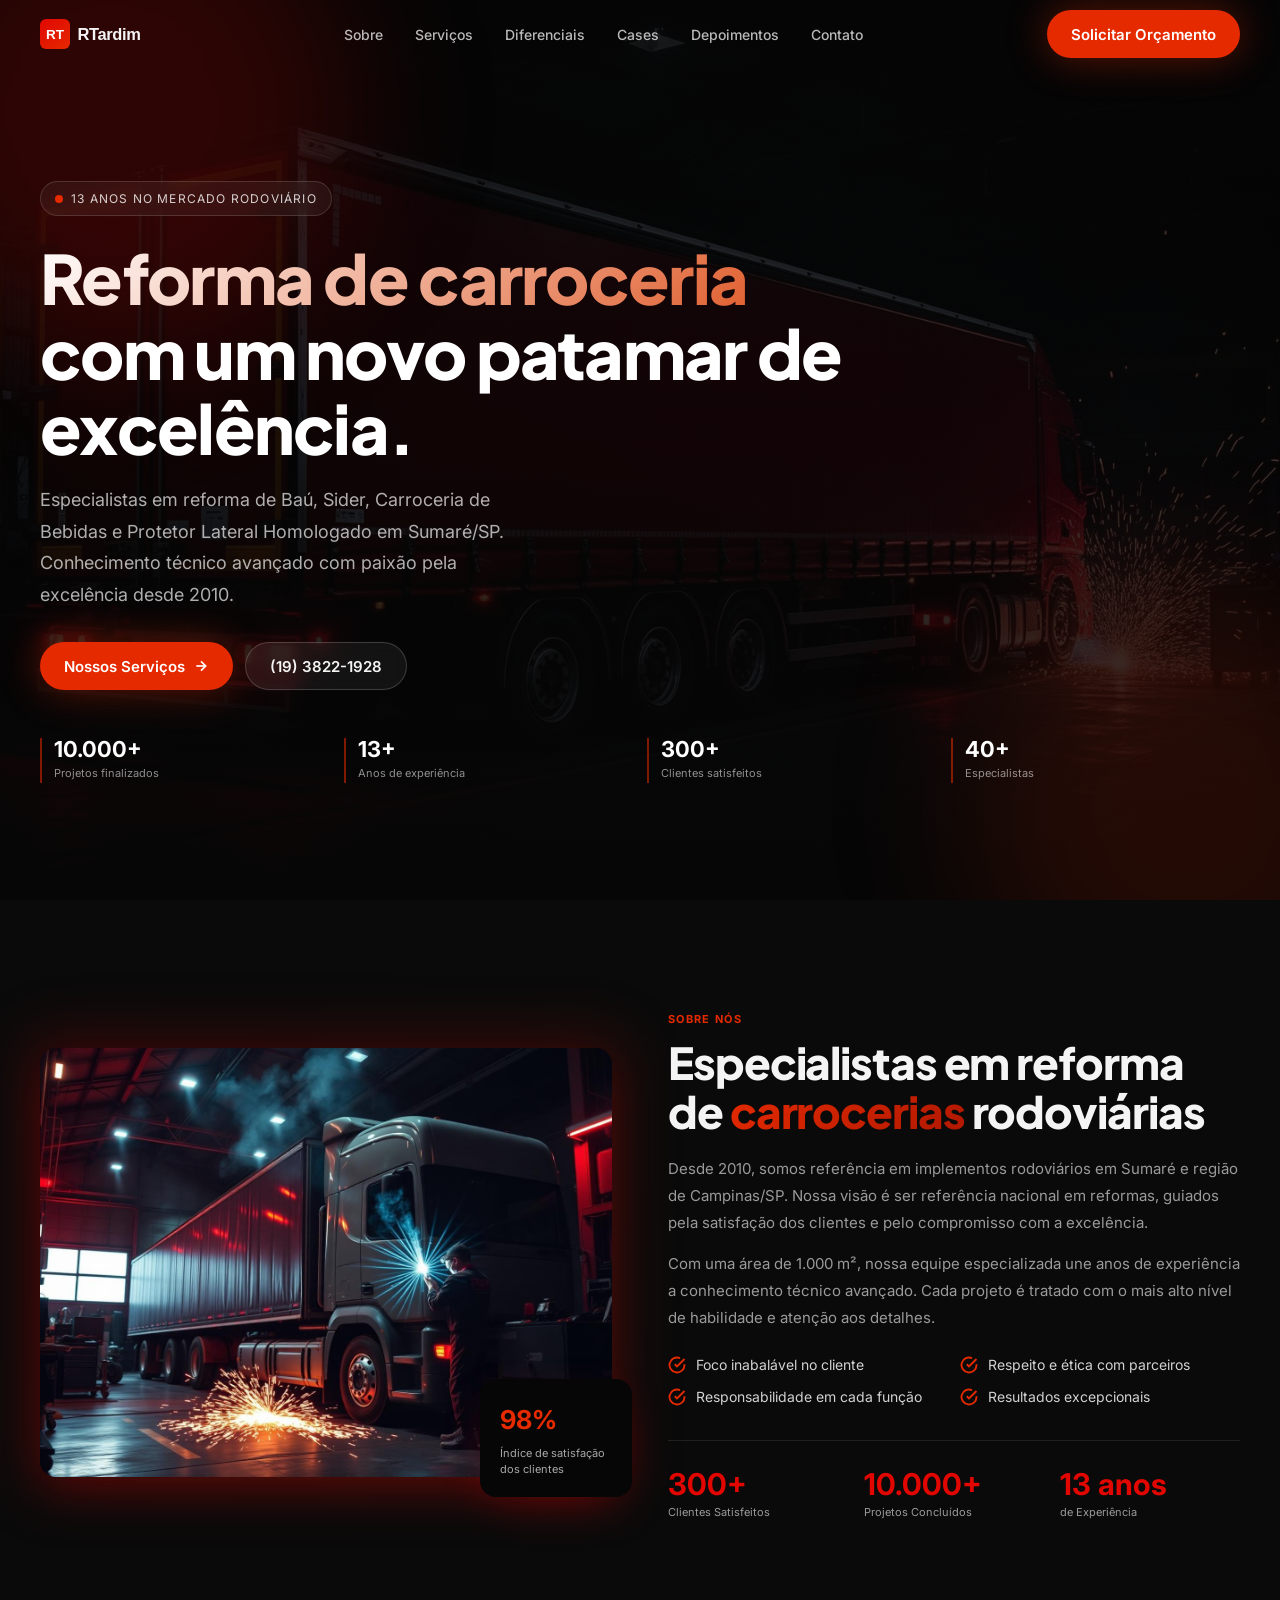
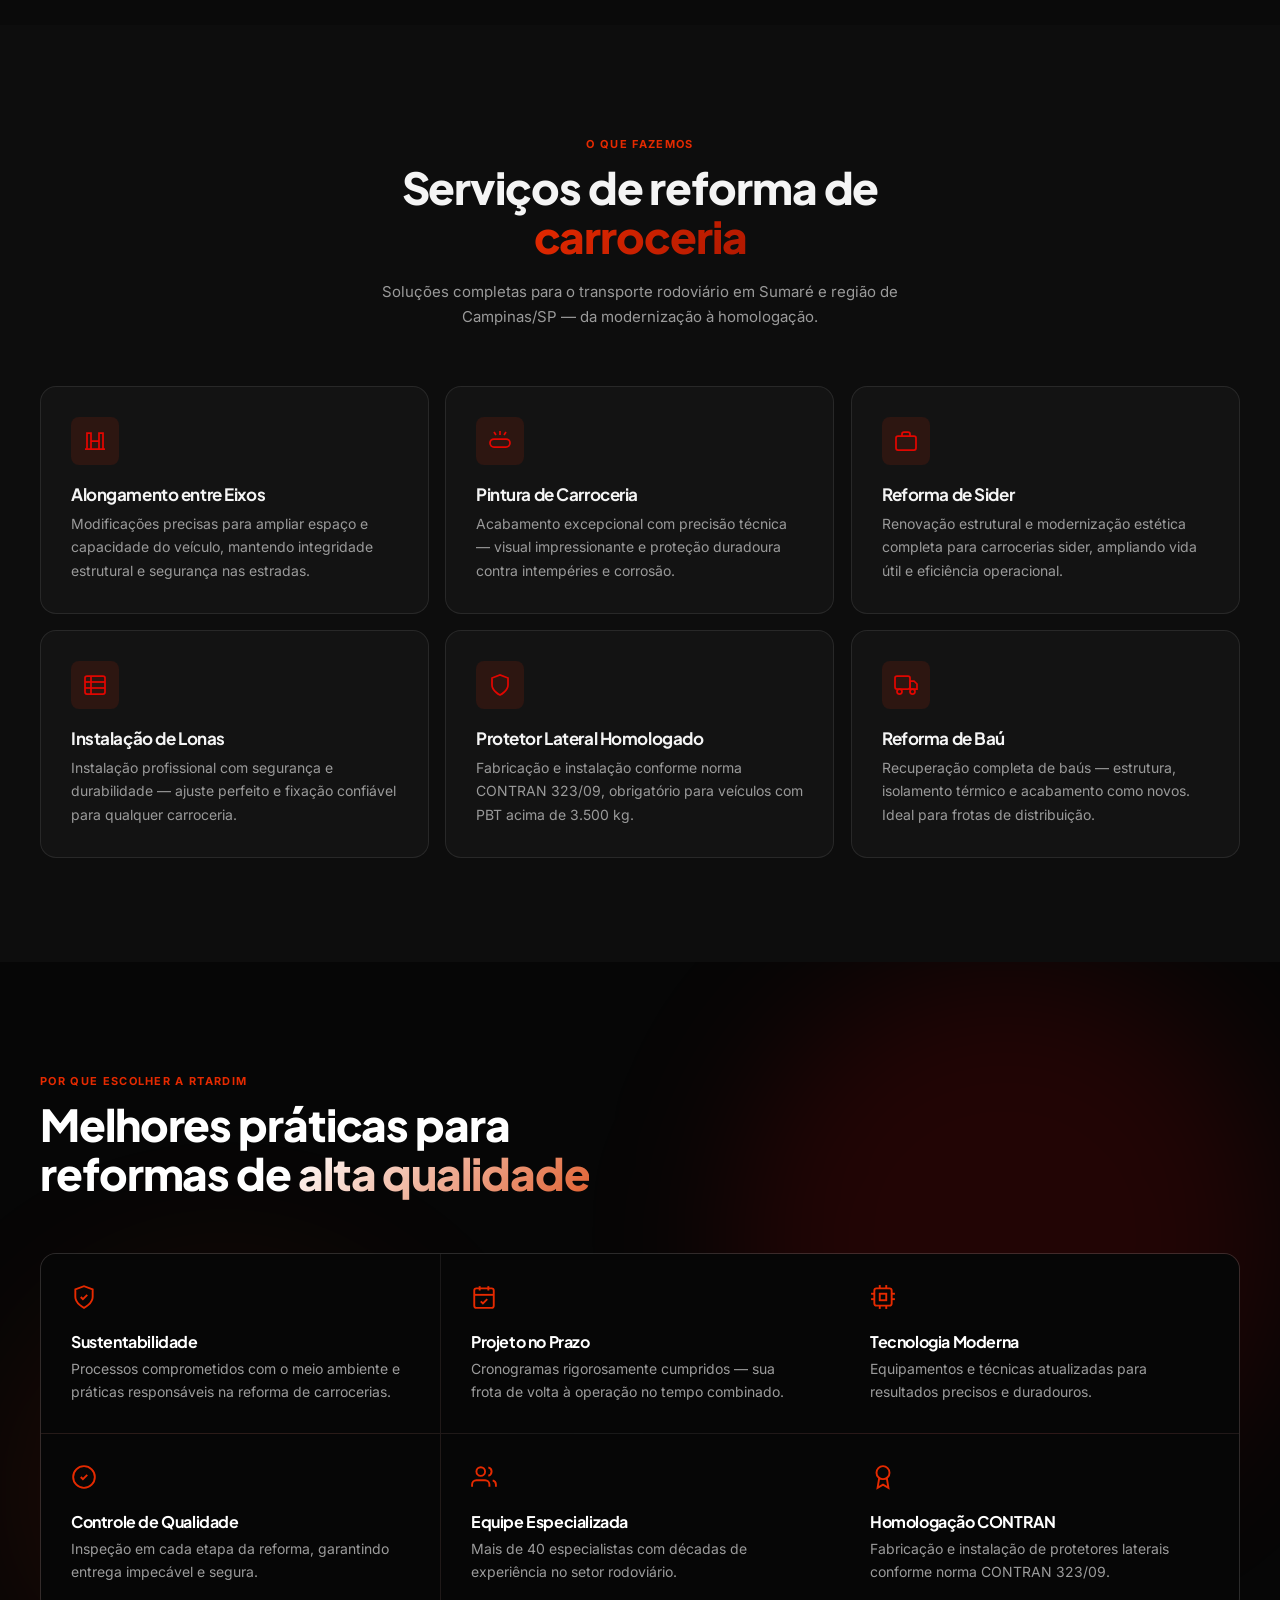
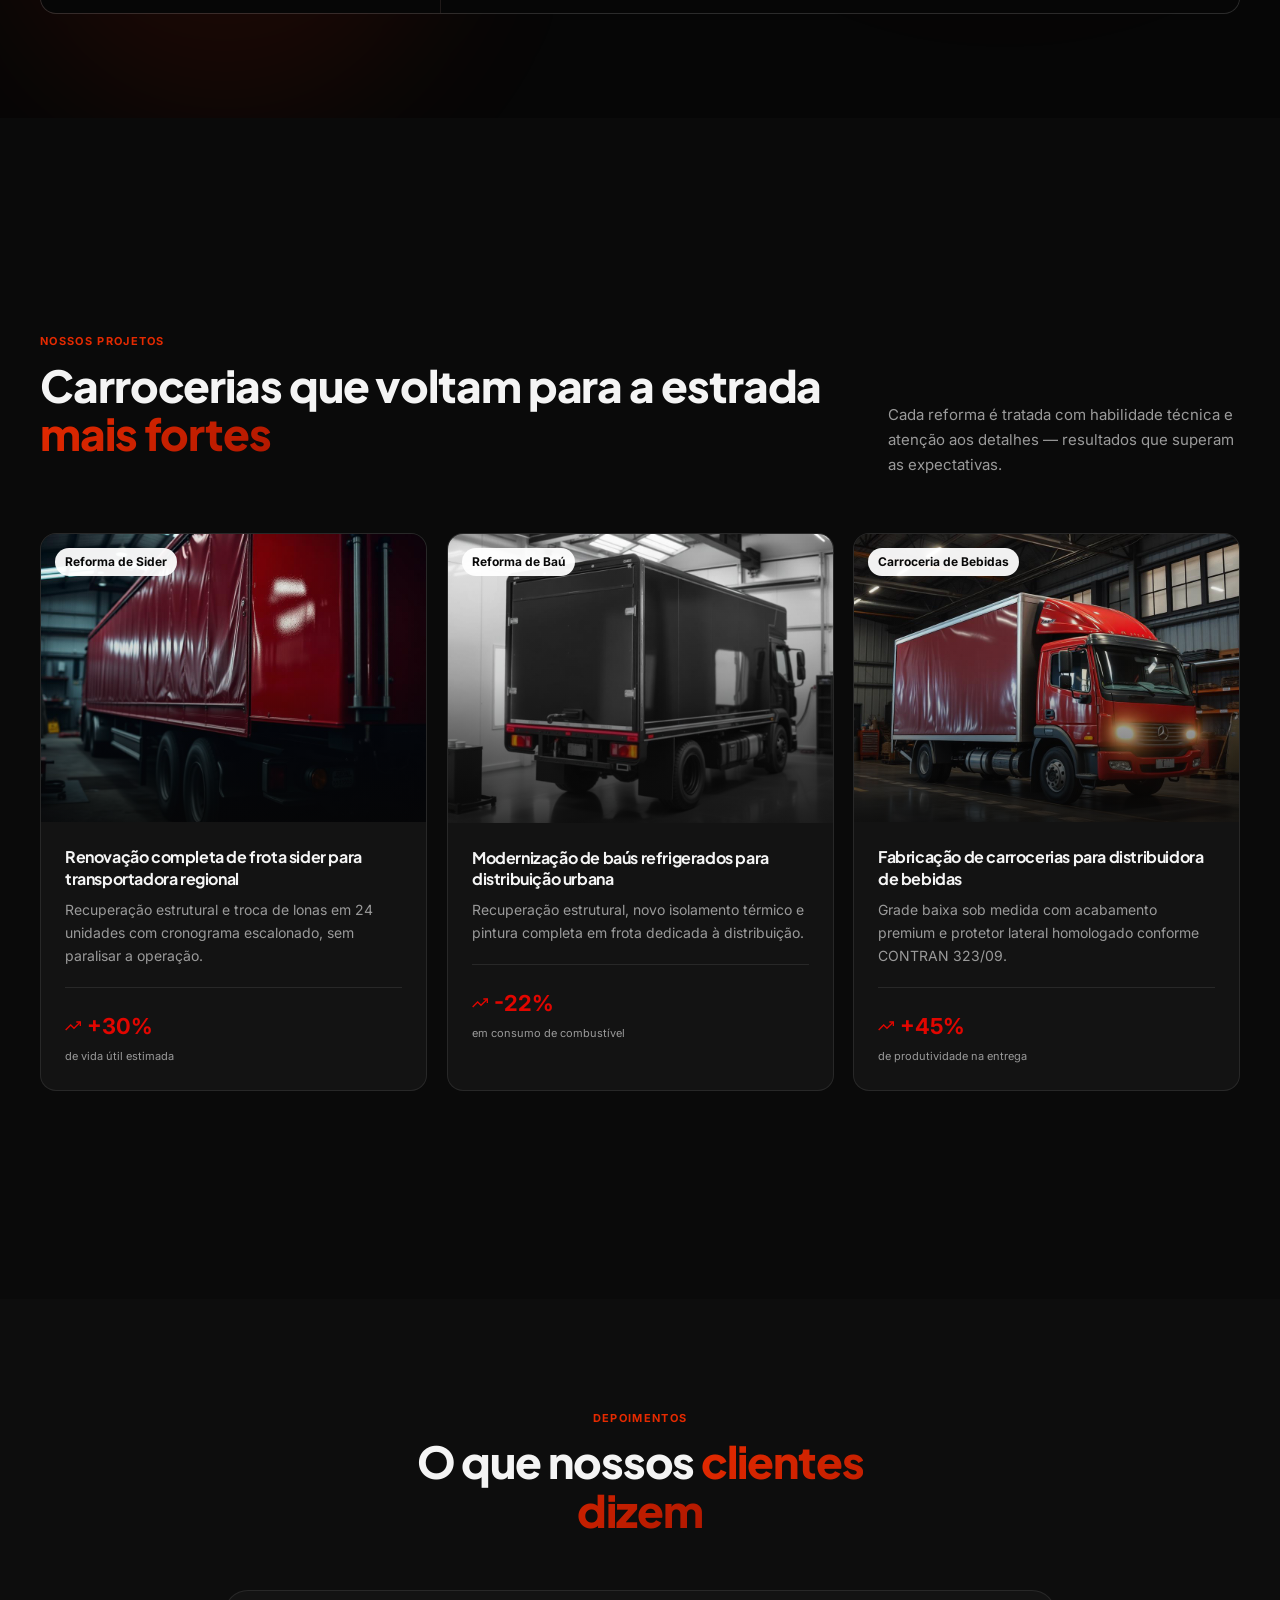
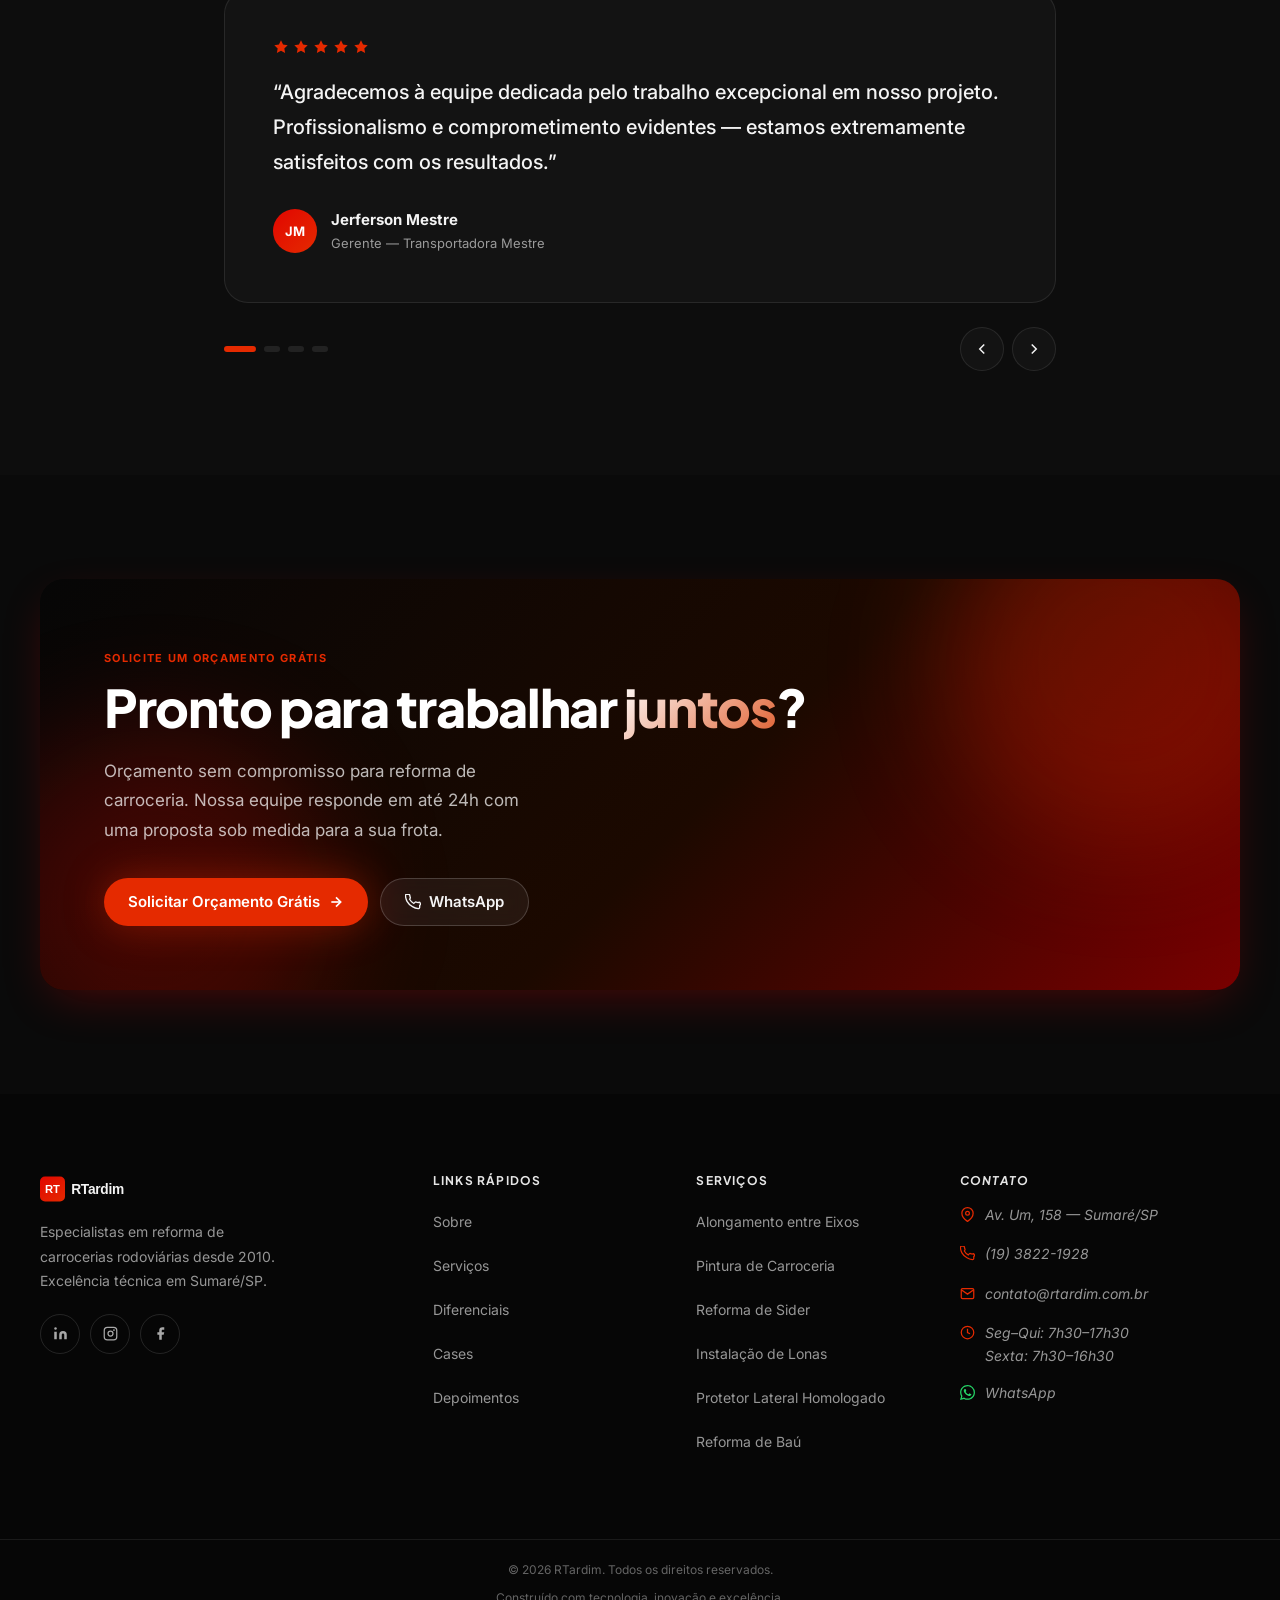
==== v02/index.html @ 7ef38e6c "versão 2 criado com sucesso" ====
<!DOCTYPE html>
<html lang="pt-BR">
<head>
  <meta charset="utf-8">
  <meta name="viewport" content="width=device-width,initial-scale=1">
  <meta http-equiv="X-UA-Compatible" content="IE=edge">

  <!-- Primary SEO -->
  <title>RTardim — Reforma de Carrocerias em Sumaré/SP | Baú, Sider, Protetor Lateral</title>
  <meta name="description" content="RTardim: 13 anos reformando carrocerias rodoviárias em Sumaré/SP. Especialistas em Baú, Sider, Carroceria de Bebidas, Alongamento entre Eixos, Pintura e Protetor Lateral CONTRAN 323/09. Orçamento grátis.">
  <meta name="keywords" content="reforma de carroceria Sumaré, reforma de baú, reforma de sider, carroceria de bebidas, protetor lateral homologado CONTRAN, alongamento entre eixos, pintura de carroceria, implementos rodoviários Campinas">
  <meta name="robots" content="index,follow,max-snippet:-1,max-image-preview:large,max-video-preview:-1">
  <meta name="author" content="RTardim">
  <meta name="geo.region" content="BR-SP">
  <meta name="geo.placename" content="Sumaré, São Paulo, Brasil">
  <link rel="canonical" href="https://www.rtardim.com.br/">

  <!-- Open Graph -->
  <meta property="og:type"        content="website">
  <meta property="og:url"         content="https://www.rtardim.com.br/">
  <meta property="og:title"       content="RTardim — Reforma de Carrocerias em Sumaré/SP">
  <meta property="og:description" content="13 anos de excelência em reforma de carrocerias rodoviárias. Baú, Sider, Bebidas, Pintura e Protetor Lateral Homologado. Solicite um orçamento grátis.">
  <meta property="og:image"       content="https://www.rtardim.com.br/img/og-image.jpg">
  <meta property="og:image:width"  content="1200">
  <meta property="og:image:height" content="630">
  <meta property="og:image:alt"   content="RTardim — Reforma de Carrocerias Rodoviárias em Sumaré/SP">
  <meta property="og:locale"      content="pt_BR">
  <meta property="og:site_name"   content="RTardim">

  <!-- Twitter Card -->
  <meta name="twitter:card"        content="summary_large_image">
  <meta name="twitter:title"       content="RTardim — Reforma de Carrocerias em Sumaré/SP">
  <meta name="twitter:description" content="13 anos reformando carrocerias rodoviárias. Baú, Sider, Bebidas, Pintura e Protetor Lateral. Orçamento grátis.">
  <meta name="twitter:image"       content="https://www.rtardim.com.br/img/og-image.jpg">

  <!-- PWA / Theme -->
  <meta name="theme-color" content="#0a0a0a">
  <meta name="mobile-web-app-capable" content="yes">
  <meta name="apple-mobile-web-app-capable" content="yes">
  <meta name="apple-mobile-web-app-status-bar-style" content="black-translucent">

  <!-- Favicon -->
  <link rel="icon" type="image/svg+xml" href="img/logo.svg">

  <!-- Fonts — preload para LCP -->
  <link rel="preconnect" href="https://fonts.googleapis.com">
  <link rel="preconnect" href="https://fonts.gstatic.com" crossorigin>
  <link rel="preload" as="style"
        href="https://fonts.googleapis.com/css2?family=Inter:wght@400;500;600;700&family=Plus+Jakarta+Sans:wght@600;700;800&display=swap"
        onload="this.onload=null;this.rel='stylesheet'">
  <noscript>
    <link rel="stylesheet"
          href="https://fonts.googleapis.com/css2?family=Inter:wght@400;500;600;700&family=Plus+Jakarta+Sans:wght@600;700;800&display=swap">
  </noscript>

  <!-- Preload hero image (LCP candidate) -->
  <link rel="preload" as="image" href="img/hero-bg.jpg">

  <!-- Stylesheet -->
  <link rel="stylesheet" href="css/styles.css">

  <!-- Schema.org — LocalBusiness + FAQ -->
  <script type="application/ld+json">
  {
    "@context": "https://schema.org",
    "@type": "LocalBusiness",
    "@id": "https://www.rtardim.com.br/#organization",
    "name": "RTardim Reforma de Carrocerias",
    "alternateName": "RTardim",
    "url": "https://www.rtardim.com.br",
    "logo": "https://www.rtardim.com.br/img/logo.svg",
    "image": "https://www.rtardim.com.br/img/og-image.jpg",
    "description": "Especialistas em reforma de carrocerias rodoviárias há 13 anos. Reforma de Baú, Sider, Carroceria de Bebidas, Alongamento entre Eixos, Pintura e Protetor Lateral Homologado CONTRAN 323/09. Sumaré/SP.",
    "foundingDate": "2010",
    "numberOfEmployees": { "@type": "QuantitativeValue", "value": 40 },
    "address": {
      "@type": "PostalAddress",
      "streetAddress": "Av. Um, 158",
      "addressLocality": "Sumaré",
      "addressRegion": "SP",
      "postalCode": "13175-000",
      "addressCountry": "BR"
    },
    "geo": { "@type": "GeoCoordinates", "latitude": -22.8205, "longitude": -47.2673 },
    "telephone": "+55-19-3822-1928",
    "email": "contato@rtardim.com.br",
    "openingHoursSpecification": [
      { "@type": "OpeningHoursSpecification", "dayOfWeek": ["Monday","Tuesday","Wednesday","Thursday"], "opens": "07:30", "closes": "17:30" },
      { "@type": "OpeningHoursSpecification", "dayOfWeek": "Friday", "opens": "07:30", "closes": "16:30" }
    ],
    "aggregateRating": { "@type": "AggregateRating", "ratingValue": "4.9", "reviewCount": "300", "bestRating": "5" },
    "hasOfferCatalog": {
      "@type": "OfferCatalog",
      "name": "Serviços de Reforma de Carroceria",
      "itemListElement": [
        { "@type": "Offer", "itemOffered": { "@type": "Service", "name": "Reforma de Sider" } },
        { "@type": "Offer", "itemOffered": { "@type": "Service", "name": "Reforma de Baú" } },
        { "@type": "Offer", "itemOffered": { "@type": "Service", "name": "Carroceria de Bebidas" } },
        { "@type": "Offer", "itemOffered": { "@type": "Service", "name": "Alongamento entre Eixos" } },
        { "@type": "Offer", "itemOffered": { "@type": "Service", "name": "Pintura de Carroceria" } },
        { "@type": "Offer", "itemOffered": { "@type": "Service", "name": "Protetor Lateral Homologado CONTRAN 323/09" } },
        { "@type": "Offer", "itemOffered": { "@type": "Service", "name": "Instalação de Lonas" } }
      ]
    }
  }
  </script>
  <script type="application/ld+json">
  {
    "@context": "https://schema.org",
    "@type": "FAQPage",
    "mainEntity": [
      { "@type": "Question", "name": "Quais carrocerias a RTardim reforma?",
        "acceptedAnswer": { "@type": "Answer", "text": "A RTardim reforma Baú, Sider, Carroceria de Bebidas (grade baixa) e outros implementos rodoviários. Também realizamos alongamento entre eixos, pintura completa e instalação de lonas em Sumaré/SP." } },
      { "@type": "Question", "name": "A RTardim fabrica e instala protetor lateral homologado?",
        "acceptedAnswer": { "@type": "Answer", "text": "Sim. Fabricamos e instalamos Protetor Lateral conforme a norma CONTRAN 323/09, obrigatório para veículos com PBT acima de 3.500 kg." } },
      { "@type": "Question", "name": "Onde fica a RTardim?",
        "acceptedAnswer": { "@type": "Answer", "text": "Nossa oficina fica na Av. Um, 158 — Jardim Nova Terra, Sumaré/SP. Atendemos clientes da região de Campinas e interior de São Paulo." } },
      { "@type": "Question", "name": "Qual o horário de atendimento da RTardim?",
        "acceptedAnswer": { "@type": "Answer", "text": "Atendemos segunda a quinta das 7h30 às 17h30 e sexta das 7h30 às 16h30. Telefone: (19) 3822-1928." } },
      { "@type": "Question", "name": "Quanto tempo tem a RTardim no mercado?",
        "acceptedAnswer": { "@type": "Answer", "text": "A RTardim atua desde 2010, com mais de 13 anos de experiência, mais de 10.000 projetos concluídos e 300+ clientes satisfeitos." } }
    ]
  }
  </script>
</head>
<body>

<!-- ===================================================
     NAVBAR
=================================================== -->
<header>
  <nav id="navbar" aria-label="Navegação principal">
    <div class="container nav-inner">

      <a href="#top" class="nav-logo" aria-label="RTardim — Reforma de Carrocerias — Início">
        <img src="img/logo.svg"
             alt="RTardim"
             class="nav-logo-img"
             width="120" height="36"
             onerror="this.style.display='none';this.nextElementSibling.style.display='flex'">
        <!-- Fallback se o SVG não carregar -->
        <span class="nav-logo-badge" style="display:none" aria-hidden="true">RT</span>
      </a>

      <ul class="nav-links" role="list">
        <li><a href="#sobre">Sobre</a></li>
        <li><a href="#servicos">Serviços</a></li>
        <li><a href="#diferenciais">Diferenciais</a></li>
        <li><a href="#cases">Cases</a></li>
        <li><a href="#depoimentos">Depoimentos</a></li>
        <li><a href="#contato">Contato</a></li>
      </ul>

      <a href="#contato" class="btn btn-primary nav-cta">Solicitar Orçamento</a>

      <button class="nav-hamburger" id="menu-toggle"
              aria-label="Abrir menu de navegação"
              aria-expanded="false"
              aria-controls="mobile-menu">
        <svg id="icon-menu" xmlns="http://www.w3.org/2000/svg" width="22" height="22"
             fill="none" stroke="currentColor" stroke-width="2" viewBox="0 0 24 24" aria-hidden="true">
          <line x1="3" y1="6" x2="21" y2="6"/>
          <line x1="3" y1="12" x2="21" y2="12"/>
          <line x1="3" y1="18" x2="21" y2="18"/>
        </svg>
        <svg id="icon-close" xmlns="http://www.w3.org/2000/svg" width="22" height="22"
             fill="none" stroke="currentColor" stroke-width="2" viewBox="0 0 24 24"
             style="display:none" aria-hidden="true">
          <line x1="18" y1="6" x2="6" y2="18"/>
          <line x1="6" y1="6" x2="18" y2="18"/>
        </svg>
      </button>
    </div>

    <div id="mobile-menu" role="dialog" aria-label="Menu de navegação" aria-modal="false">
      <a href="#sobre">Sobre</a>
      <a href="#servicos">Serviços</a>
      <a href="#diferenciais">Diferenciais</a>
      <a href="#cases">Cases</a>
      <a href="#depoimentos">Depoimentos</a>
      <a href="#contato">Contato</a>
      <a href="#contato" class="btn btn-primary">Solicitar Orçamento</a>
    </div>
  </nav>
</header>

<!-- ===================================================
     HERO
=================================================== -->
<section id="top" aria-labelledby="hero-title">
  <div id="hero">
    <div class="hero-bg" role="img"
         aria-label="Oficina RTardim — reforma de carroceria rodoviária em Sumaré/SP"
         aria-hidden="true"></div>
    <div class="hero-overlay" aria-hidden="true"></div>
    <div class="hero-blob hero-blob-1" aria-hidden="true"></div>
    <div class="hero-blob hero-blob-2" aria-hidden="true"></div>

    <div class="container">
      <div class="hero-content">
        <div class="hero-badge">
          <span class="hero-badge-dot" aria-hidden="true"></span>
          <span>13 anos no mercado rodoviário</span>
        </div>

        <h1 class="hero-h1" id="hero-title">
          <span class="tg-hero">Reforma de carroceria</span><br>
          <span>com um novo patamar de excelência.</span>
        </h1>

        <p class="hero-p">
          Especialistas em reforma de Baú, Sider, Carroceria de Bebidas e Protetor Lateral
          Homologado em Sumaré/SP. Conhecimento técnico avançado com paixão pela excelência desde 2010.
        </p>

        <div class="hero-btns">
          <a href="#servicos" class="btn btn-primary">
            Nossos Serviços
            <svg xmlns="http://www.w3.org/2000/svg" width="16" height="16" fill="none"
                 stroke="currentColor" stroke-width="2.5" viewBox="0 0 24 24" aria-hidden="true">
              <line x1="5" y1="12" x2="19" y2="12"/>
              <polyline points="12 5 19 12 12 19"/>
            </svg>
          </a>
          <!-- data-phone — número preenchido via config.js -->
          <a href="#" data-phone data-phone-text class="btn btn-ghost">
            <svg xmlns="http://www.w3.org/2000/svg" width="16" height="16" fill="none"
                 stroke="currentColor" stroke-width="2" viewBox="0 0 24 24" aria-hidden="true">
              <path d="M22 16.92v3a2 2 0 01-2.18 2 19.79 19.79 0 01-8.63-3.07A19.5 19.5 0 013.07 11 19.79 19.79 0 01.66 2.31 2 2 0 012.18.36h3a2 2 0 012 1.72c.123.999.374 1.979.7 2.81a2 2 0 01-.45 2.11L6.91 7.91a16 16 0 006.29 6.29l1.61-1.61a2 2 0 012.11-.45c.831.326 1.811.577 2.81.7A2 2 0 0122 16.92z"/>
            </svg>
            (19) 3822-1928
          </a>
        </div>

        <dl class="hero-stats" aria-label="Números da RTardim">
          <div class="stat-item"><dd class="stat-num">10.000+</dd><dt class="stat-label">Projetos finalizados</dt></div>
          <div class="stat-item"><dd class="stat-num">13+</dd><dt class="stat-label">Anos de experiência</dt></div>
          <div class="stat-item"><dd class="stat-num">300+</dd><dt class="stat-label">Clientes satisfeitos</dt></div>
          <div class="stat-item"><dd class="stat-num">40+</dd><dt class="stat-label">Especialistas</dt></div>
        </dl>
      </div>
    </div>
  </div>
</section>

<!-- ===================================================
     ABOUT
=================================================== -->
<section id="sobre" aria-labelledby="about-title">
  <div id="about">
    <div class="container">
      <div class="about-grid">

        <div class="about-img-wrap reveal-l">
          <div class="about-img-glow" aria-hidden="true"></div>
          <img src="img/about.jpg"
               alt="Equipe de especialistas da RTardim realizando reforma de carroceria rodoviária em Sumaré/SP"
               class="about-img"
               width="1280" height="960"
               loading="lazy" decoding="async">
          <div class="about-badge" aria-hidden="true">
            <div class="about-badge-num">98%</div>
            <div class="about-badge-label">Índice de satisfação dos clientes</div>
          </div>
        </div>

        <div class="reveal-r">
          <span class="label-tag">Sobre nós</span>
          <h2 class="section-title" id="about-title">
            Especialistas em reforma de <span class="tg-accent">carrocerias</span> rodoviárias
          </h2>
          <p class="about-p">Desde 2010, somos referência em implementos rodoviários em Sumaré e região de Campinas/SP. Nossa visão é ser referência nacional em reformas, guiados pela satisfação dos clientes e pelo compromisso com a excelência.</p>
          <p class="about-p">Com uma área de 1.000 m², nossa equipe especializada une anos de experiência a conhecimento técnico avançado. Cada projeto é tratado com o mais alto nível de habilidade e atenção aos detalhes.</p>

          <ul class="values-list" aria-label="Nossos valores">
            <li class="value-item">
              <svg class="check-icon" xmlns="http://www.w3.org/2000/svg" fill="none" stroke="currentColor" stroke-width="2.5" viewBox="0 0 24 24" aria-hidden="true"><path d="M22 11.08V12a10 10 0 11-5.93-9.14"/><polyline points="22 4 12 14.01 9 11.01"/></svg>
              Foco inabalável no cliente
            </li>
            <li class="value-item">
              <svg class="check-icon" xmlns="http://www.w3.org/2000/svg" fill="none" stroke="currentColor" stroke-width="2.5" viewBox="0 0 24 24" aria-hidden="true"><path d="M22 11.08V12a10 10 0 11-5.93-9.14"/><polyline points="22 4 12 14.01 9 11.01"/></svg>
              Respeito e ética com parceiros
            </li>
            <li class="value-item">
              <svg class="check-icon" xmlns="http://www.w3.org/2000/svg" fill="none" stroke="currentColor" stroke-width="2.5" viewBox="0 0 24 24" aria-hidden="true"><path d="M22 11.08V12a10 10 0 11-5.93-9.14"/><polyline points="22 4 12 14.01 9 11.01"/></svg>
              Responsabilidade em cada função
            </li>
            <li class="value-item">
              <svg class="check-icon" xmlns="http://www.w3.org/2000/svg" fill="none" stroke="currentColor" stroke-width="2.5" viewBox="0 0 24 24" aria-hidden="true"><path d="M22 11.08V12a10 10 0 11-5.93-9.14"/><polyline points="22 4 12 14.01 9 11.01"/></svg>
              Resultados excepcionais
            </li>
          </ul>

          <dl class="stats-row" aria-label="Resultados comprovados">
            <div><dd class="stat-big">300+</dd><dt class="stat-small">Clientes Satisfeitos</dt></div>
            <div><dd class="stat-big">10.000+</dd><dt class="stat-small">Projetos Concluídos</dt></div>
            <div><dd class="stat-big">13 anos</dd><dt class="stat-small">de Experiência</dt></div>
          </dl>
        </div>

      </div>
    </div>
  </div>
</section>

<!-- ===================================================
     SERVICES
=================================================== -->
<section id="servicos" aria-labelledby="services-title">
  <div id="services">
    <div class="container">
      <div class="section-center">
        <span class="label-tag">O que fazemos</span>
        <h2 class="section-title" id="services-title">
          Serviços de reforma de <span class="tg-accent">carroceria</span>
        </h2>
        <p>Soluções completas para o transporte rodoviário em Sumaré e região de Campinas/SP — da modernização à homologação.</p>
      </div>

      <ul class="services-grid" role="list" aria-label="Lista de serviços de reforma de carroceria">
        <li class="service-card reveal" style="transition-delay:.04s">
          <div class="service-icon" aria-hidden="true">
            <svg xmlns="http://www.w3.org/2000/svg" fill="none" stroke="currentColor" stroke-width="1.75" viewBox="0 0 24 24"><path d="M2 20h20M4 4h4v16H4zM16 4h4v16h-4zM8 12h8"/></svg>
          </div>
          <h3 class="service-h3">Alongamento entre Eixos</h3>
          <p class="service-p">Modificações precisas para ampliar espaço e capacidade do veículo, mantendo integridade estrutural e segurança nas estradas.</p>
        </li>
        <li class="service-card reveal" style="transition-delay:.08s">
          <div class="service-icon" aria-hidden="true">
            <svg xmlns="http://www.w3.org/2000/svg" fill="none" stroke="currentColor" stroke-width="1.75" viewBox="0 0 24 24"><path d="M2 14a4 4 0 014-4h12a4 4 0 010 8H6a4 4 0 01-4-4zM12 6V2M8 6l-2-3M16 6l2-3"/></svg>
          </div>
          <h3 class="service-h3">Pintura de Carroceria</h3>
          <p class="service-p">Acabamento excepcional com precisão técnica — visual impressionante e proteção duradoura contra intempéries e corrosão.</p>
        </li>
        <li class="service-card reveal" style="transition-delay:.12s">
          <div class="service-icon" aria-hidden="true">
            <svg xmlns="http://www.w3.org/2000/svg" fill="none" stroke="currentColor" stroke-width="1.75" viewBox="0 0 24 24"><rect x="2" y="7" width="20" height="14" rx="2"/><path d="M16 7V5a2 2 0 00-2-2h-4a2 2 0 00-2 2v2"/></svg>
          </div>
          <h3 class="service-h3">Reforma de Sider</h3>
          <p class="service-p">Renovação estrutural e modernização estética completa para carrocerias sider, ampliando vida útil e eficiência operacional.</p>
        </li>
        <li class="service-card reveal" style="transition-delay:.16s">
          <div class="service-icon" aria-hidden="true">
            <svg xmlns="http://www.w3.org/2000/svg" fill="none" stroke="currentColor" stroke-width="1.75" viewBox="0 0 24 24"><rect x="2" y="3" width="20" height="18" rx="2"/><line x1="2" y1="9" x2="22" y2="9"/><line x1="2" y1="15" x2="22" y2="15"/><line x1="8" y1="3" x2="8" y2="21"/></svg>
          </div>
          <h3 class="service-h3">Instalação de Lonas</h3>
          <p class="service-p">Instalação profissional com segurança e durabilidade — ajuste perfeito e fixação confiável para qualquer carroceria.</p>
        </li>
        <li class="service-card reveal" style="transition-delay:.20s">
          <div class="service-icon" aria-hidden="true">
            <svg xmlns="http://www.w3.org/2000/svg" fill="none" stroke="currentColor" stroke-width="1.75" viewBox="0 0 24 24"><path d="M12 22s8-4 8-10V5l-8-3-8 3v7c0 6 8 10 8 10z"/></svg>
          </div>
          <h3 class="service-h3">Protetor Lateral Homologado</h3>
          <p class="service-p">Fabricação e instalação conforme norma CONTRAN 323/09, obrigatório para veículos com PBT acima de 3.500 kg.</p>
        </li>
        <li class="service-card reveal" style="transition-delay:.24s">
          <div class="service-icon" aria-hidden="true">
            <svg xmlns="http://www.w3.org/2000/svg" fill="none" stroke="currentColor" stroke-width="1.75" viewBox="0 0 24 24"><rect x="1" y="3" width="15" height="13" rx="2"/><path d="M16 8h4l3 3v5h-7V8z"/><circle cx="5.5" cy="18.5" r="2.5"/><circle cx="18.5" cy="18.5" r="2.5"/></svg>
          </div>
          <h3 class="service-h3">Reforma de Baú</h3>
          <p class="service-p">Recuperação completa de baús — estrutura, isolamento térmico e acabamento como novos. Ideal para frotas de distribuição.</p>
        </li>
      </ul>
    </div>
  </div>
</section>

<!-- ===================================================
     DIFFERENTIALS
=================================================== -->
<section id="diferenciais" aria-labelledby="diffs-title">
  <div id="diffs">
    <div class="diff-blob diff-blob-1" aria-hidden="true"></div>
    <div class="diff-blob diff-blob-2" aria-hidden="true"></div>
    <div class="container">
      <div class="diffs-intro reveal">
        <span class="label-tag">Por que escolher a RTardim</span>
        <h2 class="section-title" id="diffs-title">
          Melhores práticas para reformas de <span class="tg-hero">alta qualidade</span>
        </h2>
      </div>

      <ul class="diffs-grid" aria-label="Diferenciais da RTardim">
        <li class="diff-item reveal">
          <div class="diff-icon" aria-hidden="true"><svg xmlns="http://www.w3.org/2000/svg" fill="none" stroke="currentColor" stroke-width="1.75" viewBox="0 0 24 24"><path d="M12 22s8-4 8-10V5l-8-3-8 3v7c0 6 8 10 8 10z"/><path d="M9 12l2 2 4-4"/></svg></div>
          <h3 class="diff-h3">Sustentabilidade</h3>
          <p class="diff-p">Processos comprometidos com o meio ambiente e práticas responsáveis na reforma de carrocerias.</p>
        </li>
        <li class="diff-item reveal">
          <div class="diff-icon" aria-hidden="true"><svg xmlns="http://www.w3.org/2000/svg" fill="none" stroke="currentColor" stroke-width="1.75" viewBox="0 0 24 24"><rect x="3" y="4" width="18" height="18" rx="2"/><line x1="16" y1="2" x2="16" y2="6"/><line x1="8" y1="2" x2="8" y2="6"/><line x1="3" y1="10" x2="21" y2="10"/><path d="M9 16l2 2 4-4"/></svg></div>
          <h3 class="diff-h3">Projeto no Prazo</h3>
          <p class="diff-p">Cronogramas rigorosamente cumpridos — sua frota de volta à operação no tempo combinado.</p>
        </li>
        <li class="diff-item reveal">
          <div class="diff-icon" aria-hidden="true"><svg xmlns="http://www.w3.org/2000/svg" fill="none" stroke="currentColor" stroke-width="1.75" viewBox="0 0 24 24"><rect x="4" y="4" width="16" height="16" rx="2"/><rect x="9" y="9" width="6" height="6"/><line x1="9" y1="1" x2="9" y2="4"/><line x1="15" y1="1" x2="15" y2="4"/><line x1="9" y1="20" x2="9" y2="23"/><line x1="15" y1="20" x2="15" y2="23"/><line x1="20" y1="9" x2="23" y2="9"/><line x1="20" y1="14" x2="23" y2="14"/><line x1="1" y1="9" x2="4" y2="9"/><line x1="1" y1="14" x2="4" y2="14"/></svg></div>
          <h3 class="diff-h3">Tecnologia Moderna</h3>
          <p class="diff-p">Equipamentos e técnicas atualizadas para resultados precisos e duradouros.</p>
        </li>
        <li class="diff-item reveal">
          <div class="diff-icon" aria-hidden="true"><svg xmlns="http://www.w3.org/2000/svg" fill="none" stroke="currentColor" stroke-width="1.75" viewBox="0 0 24 24"><circle cx="12" cy="12" r="10"/><path d="M9 12l2 2 4-4"/></svg></div>
          <h3 class="diff-h3">Controle de Qualidade</h3>
          <p class="diff-p">Inspeção em cada etapa da reforma, garantindo entrega impecável e segura.</p>
        </li>
        <li class="diff-item reveal">
          <div class="diff-icon" aria-hidden="true"><svg xmlns="http://www.w3.org/2000/svg" fill="none" stroke="currentColor" stroke-width="1.75" viewBox="0 0 24 24"><path d="M17 21v-2a4 4 0 00-4-4H5a4 4 0 00-4 4v2"/><circle cx="9" cy="7" r="4"/><path d="M23 21v-2a4 4 0 00-3-3.87M16 3.13a4 4 0 010 7.75"/></svg></div>
          <h3 class="diff-h3">Equipe Especializada</h3>
          <p class="diff-p">Mais de 40 especialistas com décadas de experiência no setor rodoviário.</p>
        </li>
        <li class="diff-item reveal">
          <div class="diff-icon" aria-hidden="true"><svg xmlns="http://www.w3.org/2000/svg" fill="none" stroke="currentColor" stroke-width="1.75" viewBox="0 0 24 24"><circle cx="12" cy="8" r="6"/><path d="M15.477 12.89L17 22l-5-3-5 3 1.523-9.11"/></svg></div>
          <h3 class="diff-h3">Homologação CONTRAN</h3>
          <p class="diff-p">Fabricação e instalação de protetores laterais conforme norma CONTRAN 323/09.</p>
        </li>
      </ul>
    </div>
  </div>
</section>

<!-- ===================================================
     CASES
=================================================== -->
<section id="cases" aria-labelledby="cases-title">
  <div id="cases">
    <div class="container">
      <div class="cases-header">
        <div>
          <span class="label-tag">Nossos projetos</span>
          <h2 class="section-title" id="cases-title" style="max-width:26ch;margin-top:.5rem">
            Carrocerias que voltam para a estrada <span class="tg-accent">mais fortes</span>
          </h2>
        </div>
        <p class="cases-header-desc">Cada reforma é tratada com habilidade técnica e atenção aos detalhes — resultados que superam as expectativas.</p>
      </div>

      <div class="cases-grid">
        <article class="case-card reveal" style="transition-delay:.04s">
          <div class="case-img-wrap">
            <img src="img/case1.jpg"
                 alt="Reforma de Sider: renovação estrutural de frota sider para transportadora regional — RTardim Sumaré/SP"
                 class="case-img" loading="lazy" decoding="async" width="600" height="450">
            <div class="case-img-overlay" aria-hidden="true"></div>
            <span class="case-tag">Reforma de Sider</span>
          </div>
          <div class="case-body">
            <h3 class="case-h3">Renovação completa de frota sider para transportadora regional</h3>
            <p class="case-p">Recuperação estrutural e troca de lonas em 24 unidades com cronograma escalonado, sem paralisar a operação.</p>
            <div class="case-footer">
              <div>
                <div class="case-metric" aria-label="Resultado: +30% de vida útil estimada">
                  <svg xmlns="http://www.w3.org/2000/svg" width="16" height="16" fill="none" stroke="currentColor" stroke-width="2" viewBox="0 0 24 24" aria-hidden="true"><polyline points="23 6 13.5 15.5 8.5 10.5 1 18"/><polyline points="17 6 23 6 23 12"/></svg>
                  +30%
                </div>
                <div class="case-metric-label">de vida útil estimada</div>
              </div>
            </div>
          </div>
        </article>

        <article class="case-card reveal" style="transition-delay:.10s">
          <div class="case-img-wrap">
            <img src="img/case2.jpg"
                 alt="Reforma de Baú: modernização de baús refrigerados para frota de distribuição urbana — RTardim"
                 class="case-img" loading="lazy" decoding="async" width="600" height="450">
            <div class="case-img-overlay" aria-hidden="true"></div>
            <span class="case-tag">Reforma de Baú</span>
          </div>
          <div class="case-body">
            <h3 class="case-h3">Modernização de baús refrigerados para distribuição urbana</h3>
            <p class="case-p">Recuperação estrutural, novo isolamento térmico e pintura completa em frota dedicada à distribuição.</p>
            <div class="case-footer">
              <div>
                <div class="case-metric" aria-label="Resultado: -22% em consumo de combustível">
                  <svg xmlns="http://www.w3.org/2000/svg" width="16" height="16" fill="none" stroke="currentColor" stroke-width="2" viewBox="0 0 24 24" aria-hidden="true"><polyline points="23 6 13.5 15.5 8.5 10.5 1 18"/><polyline points="17 6 23 6 23 12"/></svg>
                  -22%
                </div>
                <div class="case-metric-label">em consumo de combustível</div>
              </div>
            </div>
          </div>
        </article>

        <article class="case-card reveal" style="transition-delay:.16s">
          <div class="case-img-wrap">
            <img src="img/case3.jpg"
                 alt="Carroceria de Bebidas: fabricação de grade baixa com protetor lateral homologado CONTRAN — RTardim"
                 class="case-img" loading="lazy" decoding="async" width="600" height="450">
            <div class="case-img-overlay" aria-hidden="true"></div>
            <span class="case-tag">Carroceria de Bebidas</span>
          </div>
          <div class="case-body">
            <h3 class="case-h3">Fabricação de carrocerias para distribuidora de bebidas</h3>
            <p class="case-p">Grade baixa sob medida com acabamento premium e protetor lateral homologado conforme CONTRAN 323/09.</p>
            <div class="case-footer">
              <div>
                <div class="case-metric" aria-label="Resultado: +45% de produtividade na entrega">
                  <svg xmlns="http://www.w3.org/2000/svg" width="16" height="16" fill="none" stroke="currentColor" stroke-width="2" viewBox="0 0 24 24" aria-hidden="true"><polyline points="23 6 13.5 15.5 8.5 10.5 1 18"/><polyline points="17 6 23 6 23 12"/></svg>
                  +45%
                </div>
                <div class="case-metric-label">de produtividade na entrega</div>
              </div>
            </div>
          </div>
        </article>
      </div>
    </div>
  </div>
</section>

<!-- ===================================================
     TESTIMONIALS
=================================================== -->
<section id="depoimentos" aria-labelledby="testi-title">
  <div id="testimonials">
    <div class="container">
      <div class="section-center">
        <span class="label-tag">Depoimentos</span>
        <h2 class="section-title" id="testi-title">
          O que nossos <span class="tg-accent">clientes dizem</span>
        </h2>
      </div>

      <div class="testi-wrap">
        <div class="testi-card" aria-live="polite" aria-atomic="true">
          <div class="testi-inner" id="testi-inner">
            <div class="testi-stars" role="img" aria-label="Avaliação 5 de 5 estrelas">
              <svg xmlns="http://www.w3.org/2000/svg" viewBox="0 0 24 24" aria-hidden="true"><path d="M12 2l3.09 6.26L22 9.27l-5 4.87 1.18 6.88L12 17.77l-6.18 3.25L7 14.14 2 9.27l6.91-1.01L12 2z"/></svg>
              <svg xmlns="http://www.w3.org/2000/svg" viewBox="0 0 24 24" aria-hidden="true"><path d="M12 2l3.09 6.26L22 9.27l-5 4.87 1.18 6.88L12 17.77l-6.18 3.25L7 14.14 2 9.27l6.91-1.01L12 2z"/></svg>
              <svg xmlns="http://www.w3.org/2000/svg" viewBox="0 0 24 24" aria-hidden="true"><path d="M12 2l3.09 6.26L22 9.27l-5 4.87 1.18 6.88L12 17.77l-6.18 3.25L7 14.14 2 9.27l6.91-1.01L12 2z"/></svg>
              <svg xmlns="http://www.w3.org/2000/svg" viewBox="0 0 24 24" aria-hidden="true"><path d="M12 2l3.09 6.26L22 9.27l-5 4.87 1.18 6.88L12 17.77l-6.18 3.25L7 14.14 2 9.27l6.91-1.01L12 2z"/></svg>
              <svg xmlns="http://www.w3.org/2000/svg" viewBox="0 0 24 24" aria-hidden="true"><path d="M12 2l3.09 6.26L22 9.27l-5 4.87 1.18 6.88L12 17.77l-6.18 3.25L7 14.14 2 9.27l6.91-1.01L12 2z"/></svg>
            </div>
            <blockquote class="testi-quote" id="testi-quote"></blockquote>
            <figure class="testi-author">
              <div class="testi-avatar" id="testi-avatar" aria-hidden="true"></div>
              <figcaption>
                <div class="testi-name" id="testi-name"></div>
                <div class="testi-role" id="testi-role"></div>
              </figcaption>
            </figure>
          </div>
        </div>

        <div class="testi-controls">
          <div class="testi-dots" id="testi-dots" role="tablist" aria-label="Selecionar depoimento"></div>
          <div class="testi-arrows">
            <button class="testi-arrow" id="testi-prev" aria-label="Depoimento anterior">
              <svg xmlns="http://www.w3.org/2000/svg" fill="none" stroke="currentColor" stroke-width="2" viewBox="0 0 24 24" aria-hidden="true"><polyline points="15 18 9 12 15 6"/></svg>
            </button>
            <button class="testi-arrow" id="testi-next" aria-label="Próximo depoimento">
              <svg xmlns="http://www.w3.org/2000/svg" fill="none" stroke="currentColor" stroke-width="2" viewBox="0 0 24 24" aria-hidden="true"><polyline points="9 18 15 12 9 6"/></svg>
            </button>
          </div>
        </div>
      </div>
    </div>
  </div>
</section>

<!-- ===================================================
     CTA
=================================================== -->
<section aria-label="Solicite um orçamento grátis para reforma de carroceria">
  <div id="cta-section">
    <div class="container">
      <div class="cta-box reveal">
        <div class="cta-blob cta-blob-1" aria-hidden="true"></div>
        <div class="cta-blob cta-blob-2" aria-hidden="true"></div>
        <div class="cta-content">
          <span class="label-tag">Solicite um orçamento grátis</span>
          <h2 class="cta-title">Pronto para trabalhar <span class="tg-hero">juntos</span>?</h2>
          <p class="cta-p">Orçamento sem compromisso para reforma de carroceria. Nossa equipe responde em até 24h com uma proposta sob medida para a sua frota.</p>
          <div class="cta-btns">
            <a href="#contato" class="btn btn-primary">
              Solicitar Orçamento Grátis
              <svg xmlns="http://www.w3.org/2000/svg" width="16" height="16" fill="none" stroke="currentColor" stroke-width="2.5" viewBox="0 0 24 24" aria-hidden="true"><line x1="5" y1="12" x2="19" y2="12"/><polyline points="12 5 19 12 12 19"/></svg>
            </a>
            <!-- data-wa — URL gerada automaticamente pelo config.js -->
            <a href="#" data-wa class="btn btn-ghost">
              <svg xmlns="http://www.w3.org/2000/svg" width="16" height="16" fill="none" stroke="currentColor" stroke-width="2" viewBox="0 0 24 24" aria-hidden="true"><path d="M22 16.92v3a2 2 0 01-2.18 2 19.79 19.79 0 01-8.63-3.07A19.5 19.5 0 013.07 11 19.79 19.79 0 01.66 2.31 2 2 0 012.18.36h3a2 2 0 012 1.72c.123.999.374 1.979.7 2.81a2 2 0 01-.45 2.11L6.91 7.91a16 16 0 006.29 6.29l1.61-1.61a2 2 0 012.11-.45c.831.326 1.811.577 2.81.7A2 2 0 0122 16.92z"/></svg>
              WhatsApp
            </a>
          </div>
        </div>
      </div>
    </div>
  </div>
</section>

<!-- ===================================================
     FOOTER / CONTATO
=================================================== -->
<footer id="contato" aria-label="Rodapé — RTardim Reforma de Carrocerias"
        itemscope itemtype="https://schema.org/LocalBusiness">
  <meta itemprop="name" content="RTardim Reforma de Carrocerias">
  <meta itemprop="url" content="https://www.rtardim.com.br">
  <div class="container">
    <div class="footer-inner">

      <!-- Brand -->
      <div>
        <a href="/" class="footer-logo" aria-label="RTardim — Página inicial">
          <img src="img/logo.svg" alt="RTardim" class="footer-logo-img" width="100" height="30"
               onerror="this.style.display='none'">
        </a>
        <p class="footer-desc" itemprop="description">
          Especialistas em reforma de carrocerias rodoviárias desde 2010. Excelência técnica em Sumaré/SP.
        </p>
        <nav aria-label="Redes sociais da RTardim" class="social-links">
          <a id="social-linkedin" href="#" class="social-link"
             aria-label="RTardim no LinkedIn" rel="noopener noreferrer" target="_blank">
            <svg xmlns="http://www.w3.org/2000/svg" fill="currentColor" viewBox="0 0 24 24" aria-hidden="true"><path d="M16 8a6 6 0 016 6v7h-4v-7a2 2 0 00-2-2 2 2 0 00-2 2v7h-4v-7a6 6 0 016-6zM2 9h4v12H2z"/><circle cx="4" cy="4" r="2"/></svg>
          </a>
          <a id="social-instagram" href="#" class="social-link"
             aria-label="RTardim no Instagram" rel="noopener noreferrer" target="_blank">
            <svg xmlns="http://www.w3.org/2000/svg" fill="none" stroke="currentColor" stroke-width="2" viewBox="0 0 24 24" aria-hidden="true"><rect x="2" y="2" width="20" height="20" rx="5"/><circle cx="12" cy="12" r="4"/><circle cx="17.5" cy="6.5" r=".5" fill="currentColor"/></svg>
          </a>
          <a id="social-facebook" href="#" class="social-link"
             aria-label="RTardim no Facebook" rel="noopener noreferrer" target="_blank">
            <svg xmlns="http://www.w3.org/2000/svg" fill="currentColor" viewBox="0 0 24 24" aria-hidden="true"><path d="M18 2h-3a5 5 0 00-5 5v3H7v4h3v8h4v-8h3l1-4h-4V7a1 1 0 011-1h3z"/></svg>
          </a>
        </nav>
      </div>

      <!-- Links rápidos -->
      <nav aria-label="Links rápidos">
        <h3 class="footer-h4">Links rápidos</h3>
        <ul class="footer-links" role="list">
          <li><a href="#sobre">Sobre</a></li>
          <li><a href="#servicos">Serviços</a></li>
          <li><a href="#diferenciais">Diferenciais</a></li>
          <li><a href="#cases">Cases</a></li>
          <li><a href="#depoimentos">Depoimentos</a></li>
        </ul>
      </nav>

      <!-- Serviços -->
      <nav aria-label="Serviços de reforma de carroceria">
        <h3 class="footer-h4">Serviços</h3>
        <ul class="footer-links" role="list">
          <li><a href="#servicos">Alongamento entre Eixos</a></li>
          <li><a href="#servicos">Pintura de Carroceria</a></li>
          <li><a href="#servicos">Reforma de Sider</a></li>
          <li><a href="#servicos">Instalação de Lonas</a></li>
          <li><a href="#servicos">Protetor Lateral Homologado</a></li>
          <li><a href="#servicos">Reforma de Baú</a></li>
        </ul>
      </nav>

      <!-- Contato -->
      <address class="not-italic" itemprop="address" itemscope itemtype="https://schema.org/PostalAddress">
        <h3 class="footer-h4">Contato</h3>
        <ul class="contact-list" role="list">
          <li class="contact-item">
            <span class="contact-icon" aria-hidden="true"><svg xmlns="http://www.w3.org/2000/svg" fill="none" stroke="currentColor" stroke-width="2" viewBox="0 0 24 24"><path d="M21 10c0 7-9 13-9 13S3 17 3 10a9 9 0 0118 0z"/><circle cx="12" cy="10" r="3"/></svg></span>
            <span><span itemprop="streetAddress">Av. Um, 158</span> — <span itemprop="addressLocality">Sumaré</span>/<span itemprop="addressRegion">SP</span></span>
          </li>
          <li class="contact-item">
            <span class="contact-icon" aria-hidden="true"><svg xmlns="http://www.w3.org/2000/svg" fill="none" stroke="currentColor" stroke-width="2" viewBox="0 0 24 24"><path d="M22 16.92v3a2 2 0 01-2.18 2 19.79 19.79 0 01-8.63-3.07A19.5 19.5 0 013.07 11 19.79 19.79 0 01.66 2.31 2 2 0 012.18.36h3a2 2 0 012 1.72c.123.999.374 1.979.7 2.81a2 2 0 01-.45 2.11L6.91 7.91a16 16 0 006.29 6.29l1.61-1.61a2 2 0 012.11-.45c.831.326 1.811.577 2.81.7A2 2 0 0122 16.92z"/></svg></span>
            <!-- data-phone preenchido via config.js -->
            <a href="#" data-phone data-phone-text itemprop="telephone">(19) 3822-1928</a>
          </li>
          <li class="contact-item">
            <span class="contact-icon" aria-hidden="true"><svg xmlns="http://www.w3.org/2000/svg" fill="none" stroke="currentColor" stroke-width="2" viewBox="0 0 24 24"><path d="M4 4h16c1.1 0 2 .9 2 2v12c0 1.1-.9 2-2 2H4c-1.1 0-2-.9-2-2V6c0-1.1.9-2 2-2z"/><polyline points="22,6 12,13 2,6"/></svg></span>
            <a href="#" data-email data-email-text itemprop="email">contato@rtardim.com.br</a>
          </li>
          <li class="contact-item">
            <span class="contact-icon" aria-hidden="true"><svg xmlns="http://www.w3.org/2000/svg" fill="none" stroke="currentColor" stroke-width="2" viewBox="0 0 24 24"><circle cx="12" cy="12" r="10"/><polyline points="12 6 12 12 16 14"/></svg></span>
            <span>Seg–Qui: 7h30–17h30<br>Sexta: 7h30–16h30</span>
          </li>
          <!-- WhatsApp direto no footer -->
          <li class="contact-item">
            <span class="contact-icon" aria-hidden="true"><svg xmlns="http://www.w3.org/2000/svg" viewBox="0 0 24 24" fill="#25D366"><path d="M17.472 14.382c-.297-.149-1.758-.867-2.03-.967-.273-.099-.471-.148-.67.15-.197.297-.767.966-.94 1.164-.173.199-.347.223-.644.075-.297-.15-1.255-.463-2.39-1.475-.883-.788-1.48-1.761-1.653-2.059-.173-.297-.018-.458.13-.606.134-.133.298-.347.446-.52.149-.174.198-.298.298-.497.099-.198.05-.371-.025-.52-.075-.149-.669-1.612-.916-2.207-.242-.579-.487-.5-.669-.51-.173-.008-.371-.01-.57-.01-.198 0-.52.074-.792.372-.272.297-1.04 1.016-1.04 2.479 0 1.462 1.065 2.875 1.213 3.074.149.198 2.096 3.191 5.077 4.472.71.306 1.263.489 1.694.625.712.227 1.36.195 1.871.118.571-.085 1.758-.719 2.006-1.413.248-.694.248-1.289.173-1.413-.074-.124-.272-.198-.57-.347m-5.421 7.403h-.004a9.87 9.87 0 01-5.031-1.378l-.361-.214-3.741.982.998-3.648-.235-.374a9.86 9.86 0 01-1.51-5.26c.001-5.45 4.436-9.884 9.888-9.884 2.64 0 5.122 1.03 6.988 2.898a9.825 9.825 0 012.893 6.994c-.003 5.45-4.437 9.884-9.885 9.884m8.413-18.297A11.815 11.815 0 0012.05 0C5.495 0 .16 5.335.157 11.892c0 2.096.547 4.142 1.588 5.945L.057 24l6.305-1.654a11.882 11.882 0 005.683 1.448h.005c6.554 0 11.89-5.335 11.893-11.893a11.821 11.821 0 00-3.48-8.413Z"/></svg></span>
            <a href="#" data-wa>WhatsApp</a>
          </li>
        </ul>
      </address>

    </div>
  </div>

  <div class="footer-bottom">
    <div class="container" style="display:flex;flex-direction:column;gap:.5rem;align-items:center;text-align:center">
      <p>© <span id="footer-year"></span> RTardim. Todos os direitos reservados.</p>
      <p>Construído com tecnologia, inovação e excelência.</p>
    </div>
  </div>
</footer>

<!-- WhatsApp Floating Button -->
<a id="wa-btn" href="#" data-wa target="_blank" rel="noopener noreferrer"
   aria-label="Conversar com RTardim pelo WhatsApp">
  <svg xmlns="http://www.w3.org/2000/svg" viewBox="0 0 24 24" aria-hidden="true"><path d="M17.472 14.382c-.297-.149-1.758-.867-2.03-.967-.273-.099-.471-.148-.67.15-.197.297-.767.966-.94 1.164-.173.199-.347.223-.644.075-.297-.15-1.255-.463-2.39-1.475-.883-.788-1.48-1.761-1.653-2.059-.173-.297-.018-.458.13-.606.134-.133.298-.347.446-.52.149-.174.198-.298.298-.497.099-.198.05-.371-.025-.52-.075-.149-.669-1.612-.916-2.207-.242-.579-.487-.5-.669-.51-.173-.008-.371-.01-.57-.01-.198 0-.52.074-.792.372-.272.297-1.04 1.016-1.04 2.479 0 1.462 1.065 2.875 1.213 3.074.149.198 2.096 3.191 5.077 4.472.71.306 1.263.489 1.694.625.712.227 1.36.195 1.871.118.571-.085 1.758-.719 2.006-1.413.248-.694.248-1.289.173-1.413-.074-.124-.272-.198-.57-.347m-5.421 7.403h-.004a9.87 9.87 0 01-5.031-1.378l-.361-.214-3.741.982.998-3.648-.235-.374a9.86 9.86 0 01-1.51-5.26c.001-5.45 4.436-9.884 9.888-9.884 2.64 0 5.122 1.03 6.988 2.898a9.825 9.825 0 012.893 6.994c-.003 5.45-4.437 9.884-9.885 9.884m8.413-18.297A11.815 11.815 0 0012.05 0C5.495 0 .16 5.335.157 11.892c0 2.096.547 4.142 1.588 5.945L.057 24l6.305-1.654a11.882 11.882 0 005.683 1.448h.005c6.554 0 11.89-5.335 11.893-11.893a11.821 11.821 0 00-3.48-8.413Z"/></svg>
</a>

<!-- Scripts — ao final do body, não bloqueiam renderização -->
<script src="js/config.js"></script>
<script src="js/main.js"></script>
</body>
</html>
---- v02/css/styles.css ----
/* =====================================================
   RTardim — styles.css
   Arquitetura: Mobile First | BEM-light | CSS Custom Props
   Breakpoints: 480 | 640 | 768 | 1024 | 1280
===================================================== */

/* ─── RESET ──────────────────────────────────────── */
*, *::before, *::after { box-sizing: border-box; margin: 0; padding: 0; }

/* ─── CUSTOM PROPERTIES ──────────────────────────── */
:root {
  /* Colors */
  --bg:           #0a0a0a;
  --fg:           #f4f4f4;
  --card:         #131313;
  --border:       rgba(255,255,255,.09);
  --border-hover: rgba(229,42,0,.4);
  --muted:        #101010;
  --muted-fg:     #9a9a9a;
  --navy:         #060606;
  --primary:      #e10600;
  --accent:       #e52a00;
  --accent-light: rgba(229,42,0,.12);
  --white:        #f4f4f4;

  /* Fonts */
  --font-sans:    "Inter", system-ui, -apple-system, sans-serif;
  --font-display: "Plus Jakarta Sans", "Inter", system-ui, sans-serif;

  /* Gradients */
  --grad-hero:   linear-gradient(135deg, #060606 0%, #1c0900 55%, #7a0000 100%);
  --grad-text:   linear-gradient(135deg, #fff 0%, #e06030 100%);
  --grad-accent: linear-gradient(135deg, #e52a00 0%, #b01800 100%);

  /* Shadows */
  --shadow-glow:    0 0 40px rgba(229,42,0,.4);
  --shadow-card:    0 4px 24px rgba(0,0,0,.5);
  --shadow-elegant: 0 16px 48px -12px rgba(225,6,0,.3);

  /* Radii */
  --r-sm: .5rem;
  --r:    .75rem;
  --r-lg: 1rem;
  --r-xl: 1.5rem;

  /* Transitions */
  --t: .24s cubic-bezier(.4,0,.2,1);

  /* Section vertical padding — mobile first */
  --section-py: 3.5rem;
}
@media (min-width: 768px)  { :root { --section-py: 5rem;   } }
@media (min-width: 1024px) { :root { --section-py: 6.5rem; } }

/* ─── BASE ───────────────────────────────────────── */
html {
  scroll-behavior: smooth;
  -webkit-text-size-adjust: 100%;
  text-size-adjust: 100%;
}
body {
  background: var(--bg);
  color: var(--fg);
  font-family: var(--font-sans);
  font-size: 1rem;
  line-height: 1.65;
  -webkit-font-smoothing: antialiased;
  -moz-osx-font-smoothing: grayscale;
  overflow-x: hidden;
}
h1, h2, h3, h4, h5 {
  font-family: var(--font-display);
  letter-spacing: -.025em;
  line-height: 1.1;
  color: var(--fg);
}
img   { max-width: 100%; height: auto; display: block; }
a     { color: inherit; text-decoration: none; }
ul    { list-style: none; }
button { font-family: inherit; cursor: pointer; }

/* Focus visible — keyboard accessibility */
:focus-visible {
  outline: 2px solid var(--accent);
  outline-offset: 3px;
  border-radius: 3px;
}

/* ─── LAYOUT ─────────────────────────────────────── */
.container {
  width: 100%;
  margin-inline: auto;
  padding-inline: 1rem;
  max-width: 1280px;
}
@media (min-width: 480px)  { .container { padding-inline: 1.25rem; } }
@media (min-width: 768px)  { .container { padding-inline: 2rem;    } }
@media (min-width: 1024px) { .container { padding-inline: 2.5rem;  } }

/* ─── UTILITIES ──────────────────────────────────── */
.tg-hero {
  background: var(--grad-text);
  -webkit-background-clip: text;
  background-clip: text;
  color: transparent;
  display: inline;
}
.tg-accent {
  background: var(--grad-accent);
  -webkit-background-clip: text;
  background-clip: text;
  color: transparent;
  display: inline;
}
.label-tag {
  display: inline-block;
  font-size: .6875rem;
  font-weight: 700;
  text-transform: uppercase;
  letter-spacing: .12em;
  color: var(--accent);
}
.section-title {
  font-size: clamp(1.75rem, 5vw, 2.75rem);
  font-weight: 800;
  margin-top: .5rem;
  margin-bottom: 1.25rem;
}
.section-center {
  max-width: 36rem;
  margin: 0 auto 3.5rem;
  text-align: center;
}
.section-center p { color: var(--muted-fg); font-size: .9375rem; margin-top: .625rem; }

/* ─── BUTTONS ────────────────────────────────────── */
/* touch target ≥ 48 × 48 px (WCAG 2.5.5) */
.btn {
  display: inline-flex;
  align-items: center;
  justify-content: center;
  gap: .5rem;
  min-height: 48px;
  padding: .75rem 1.5rem;
  border-radius: 9999px;
  border: none;
  font-family: var(--font-sans);
  font-size: .9375rem;
  font-weight: 600;
  line-height: 1;
  cursor: pointer;
  text-decoration: none;
  transition: filter var(--t), background var(--t), transform var(--t);
  white-space: nowrap;
  -webkit-tap-highlight-color: transparent;
  user-select: none;
}
.btn:active { transform: scale(.97); }
.btn svg { flex-shrink: 0; transition: transform var(--t); }

.btn-primary {
  background: var(--accent);
  color: #fff;
  box-shadow: var(--shadow-glow);
}
.btn-primary:hover { filter: brightness(1.1); }
.btn-primary:hover svg { transform: translateX(3px); }

.btn-ghost {
  background: rgba(255,255,255,.06);
  color: var(--white);
  border: 1px solid rgba(255,255,255,.18);
  backdrop-filter: blur(8px);
}
.btn-ghost:hover { background: rgba(255,255,255,.12); }

/* Full-width on tiny screens */
@media (max-width: 479px) {
  .btn { width: 100%; justify-content: center; }
}

/* ─── SCROLL REVEAL ──────────────────────────────── */
.reveal, .reveal-l, .reveal-r {
  opacity: 0;
  transition: opacity .6s ease, transform .6s ease;
  will-change: opacity, transform;
}
.reveal   { transform: translateY(24px);  }
.reveal-l { transform: translateX(-24px); }
.reveal-r { transform: translateX(24px);  }
.reveal.vis,
.reveal-l.vis,
.reveal-r.vis { opacity: 1; transform: none; }

@media (prefers-reduced-motion: reduce) {
  .reveal, .reveal-l, .reveal-r {
    transition: opacity .3s ease;
    transform: none !important;
  }
}

/* =====================================================
   NAVBAR
===================================================== */
#navbar {
  position: fixed;
  top: 0; inset-inline: 0;
  z-index: 100;
  transition: background var(--t), backdrop-filter var(--t);
}
#navbar.scrolled {
  background: rgba(6,6,6,.92);
  backdrop-filter: blur(20px);
  -webkit-backdrop-filter: blur(20px);
  border-bottom: 1px solid var(--border);
}
.nav-inner {
  display: flex;
  align-items: center;
  justify-content: space-between;
  height: 3.75rem;
  gap: 1rem;
}
@media (min-width: 768px) { .nav-inner { height: 4.25rem; } }

/* Logo */
.nav-logo {
  display: flex;
  align-items: center;
  gap: .5rem;
  flex-shrink: 0;
}
.nav-logo-img {
  height: 2rem;
  width: auto;
}
@media (min-width: 768px) { .nav-logo-img { height: 2.25rem; } }

/* Fallback badge (shown if SVG fails to load) */
.nav-logo-badge {
  display: none;
  width: 2.125rem; height: 2.125rem;
  border-radius: var(--r-sm);
  background: linear-gradient(135deg, var(--primary), var(--accent));
  align-items: center; justify-content: center;
  font-weight: 800; font-size: .8125rem; color: #fff;
  box-shadow: var(--shadow-glow);
  flex-shrink: 0;
}
.nav-logo img.error + .nav-logo-badge { display: flex; }

/* Desktop links */
.nav-links { display: none; }
@media (min-width: 1024px) {
  .nav-links {
    display: flex;
    align-items: center;
    gap: 2rem;
  }
}
.nav-links a {
  font-size: .875rem;
  font-weight: 500;
  color: rgba(255,255,255,.72);
  transition: color var(--t);
  position: relative;
  padding-block: .25rem;
}
.nav-links a::after {
  content: '';
  position: absolute;
  left: 0; bottom: -2px;
  height: 1.5px; width: 0;
  background: var(--accent);
  transition: width var(--t);
  border-radius: 1px;
}
.nav-links a:hover              { color: #fff; }
.nav-links a:hover::after       { width: 100%; }

/* Desktop CTA */
.nav-cta { display: none; }
@media (min-width: 1024px) { .nav-cta { display: inline-flex; } }

/* Hamburger */
.nav-hamburger {
  display: flex;
  align-items: center; justify-content: center;
  width: 44px; height: 44px;
  background: none; border: none; color: #fff;
  border-radius: var(--r-sm);
  transition: background var(--t);
  -webkit-tap-highlight-color: transparent;
}
.nav-hamburger:hover { background: rgba(255,255,255,.08); }
@media (min-width: 1024px) { .nav-hamburger { display: none; } }

/* Mobile menu */
#mobile-menu {
  display: none;
  flex-direction: column;
  padding: 1.25rem 1rem 1.5rem;
  background: rgba(6,6,6,.97);
  backdrop-filter: blur(20px);
  -webkit-backdrop-filter: blur(20px);
  border-top: 1px solid var(--border);
  gap: .25rem;
}
#mobile-menu.open { display: flex; }
#mobile-menu a {
  display: flex;
  align-items: center;
  padding: .75rem 1rem;
  font-size: 1rem;
  font-weight: 500;
  color: rgba(255,255,255,.8);
  border-radius: var(--r-sm);
  transition: background var(--t), color var(--t);
  min-height: 44px;
}
#mobile-menu a:hover   { background: rgba(255,255,255,.06); color: #fff; }
#mobile-menu .btn      { margin-top: .75rem; }

/* =====================================================
   HERO
===================================================== */
#hero {
  position: relative;
  min-height: 100svh;
  min-height: 100vh;
  display: flex; align-items: center;
  overflow: hidden;
  background: var(--navy);
}
.hero-bg {
  position: absolute; inset: 0;
  background-image: url('../img/hero-bg.jpg');
  background-size: cover;
  background-position: center top;
  opacity: .55;
  /* Prevents layout shift — explicit dimensions hint */
  content-visibility: auto;
}
.hero-overlay {
  position: absolute; inset: 0;
  background: linear-gradient(180deg,
    rgba(6,6,6,.75) 0%,
    rgba(6,6,6,.55) 50%,
    #060606 100%);
}
.hero-blob {
  position: absolute;
  border-radius: 9999px;
  filter: blur(72px);
  pointer-events: none;
  will-change: transform;
}
.hero-blob-1 {
  top: -8rem; left: -8rem;
  width: min(480px, 80vw); height: min(480px, 80vw);
  background: rgba(225,6,0,.18);
}
.hero-blob-2 {
  bottom: -8rem; right: -8rem;
  width: min(440px, 70vw); height: min(440px, 70vw);
  background: rgba(229,42,0,.13);
}
.hero-content {
  position: relative; z-index: 2;
  padding-top: 6rem;
  padding-bottom: 3rem;
  width: 100%;
}
@media (min-width: 768px) {
  .hero-content { padding-top: 8rem; padding-bottom: 4rem; }
}
.hero-badge {
  display: inline-flex; align-items: center; gap: .5rem;
  border: 1px solid rgba(255,255,255,.14);
  background: rgba(255,255,255,.05);
  padding: .4rem .875rem;
  border-radius: 9999px;
  margin-bottom: 1.5rem;
  backdrop-filter: blur(8px);
}
.hero-badge-dot {
  width: .5rem; height: .5rem;
  border-radius: 9999px;
  background: var(--accent);
  animation: pulse 2s infinite;
  flex-shrink: 0;
}
@keyframes pulse {
  0%,100% { opacity:1; transform:scale(1);    }
  50%      { opacity:.6; transform:scale(1.25); }
}
.hero-badge span {
  font-size: .75rem;
  text-transform: uppercase;
  letter-spacing: .1em;
  color: rgba(255,255,255,.8);
}
.hero-h1 {
  font-size: clamp(2rem, 7vw, 4.25rem);
  font-weight: 800;
  color: #fff;
  margin-bottom: 1.25rem;
  max-width: 22ch;
}
.hero-p {
  font-size: clamp(.9375rem, 2.5vw, 1.125rem);
  color: rgba(255,255,255,.68);
  max-width: 44ch;
  line-height: 1.75;
  margin-bottom: 2rem;
}
.hero-btns {
  display: flex;
  flex-direction: column;
  gap: .75rem;
  margin-bottom: 3rem;
}
@media (min-width: 480px) {
  .hero-btns { flex-direction: row; flex-wrap: wrap; }
}
.hero-stats {
  display: grid;
  grid-template-columns: repeat(2, 1fr);
  gap: .875rem;
  max-width: 26rem;
}
@media (min-width: 480px) {
  .hero-stats { grid-template-columns: repeat(4, 1fr); max-width: none; }
}
.stat-item    { border-left: 2px solid rgba(229,42,0,.55); padding-left: .75rem; }
.stat-num     { font-size: 1.375rem; font-weight: 700; color: #fff; line-height: 1; }
.stat-label   { font-size: .6875rem; color: rgba(255,255,255,.55); margin-top: .25rem; }

/* =====================================================
   ABOUT
===================================================== */
#about { padding: var(--section-py) 0; background: var(--bg); }
.about-grid {
  display: grid;
  gap: 3.5rem;
  align-items: center;
}
@media (min-width: 1024px) { .about-grid { grid-template-columns: 1fr 1fr; } }

.about-img-wrap  { position: relative; }
.about-img-glow  {
  position: absolute; inset: -1rem;
  background: linear-gradient(135deg, rgba(225,6,0,.18), rgba(229,42,0,.14));
  border-radius: var(--r-xl);
  filter: blur(28px);
  pointer-events: none;
}
.about-img {
  position: relative;
  border-radius: var(--r-lg);
  box-shadow: var(--shadow-elegant);
  width: 100%;
  object-fit: cover;
  aspect-ratio: 4 / 3;
}
.about-badge {
  display: none;
  position: absolute;
  bottom: -1.25rem; right: -1.25rem;
  background: var(--navy);
  color: #fff;
  border-radius: var(--r-lg);
  padding: 1.25rem;
  box-shadow: var(--shadow-elegant);
  max-width: 152px;
}
@media (min-width: 640px) { .about-badge { display: block; } }
.about-badge-num   { font-size: 1.625rem; font-weight: 700; color: var(--accent); }
.about-badge-label { font-size: .6875rem; color: rgba(255,255,255,.65); margin-top: .25rem; line-height: 1.4; }

.about-p    { color: var(--muted-fg); line-height: 1.8; margin-bottom: .875rem; font-size: .9375rem; }
.values-list {
  display: grid;
  grid-template-columns: 1fr 1fr;
  gap: .75rem;
  margin-top: 1.5rem;
}
.value-item {
  display: flex; align-items: flex-start; gap: .625rem;
  font-size: .875rem;
  color: rgba(244,244,244,.85);
  line-height: 1.45;
}
.check-icon { color: var(--accent); flex-shrink: 0; margin-top: 1px; width: 18px; height: 18px; }
.stats-row {
  display: grid;
  grid-template-columns: repeat(3, 1fr);
  gap: 1rem;
  margin-top: 2rem; padding-top: 1.75rem;
  border-top: 1px solid var(--border);
}
.stat-big   { font-size: clamp(1.5rem, 3vw, 1.875rem); font-weight: 700; color: var(--primary); line-height: 1; }
.stat-small { font-size: .6875rem; color: var(--muted-fg); margin-top: .25rem; }

/* =====================================================
   SERVICES
===================================================== */
#services { padding: var(--section-py) 0; background: #0d0d0d; }
.services-grid {
  display: grid;
  gap: 1rem;
  grid-template-columns: 1fr;
}
@media (min-width: 480px)  { .services-grid { grid-template-columns: 1fr 1fr; } }
@media (min-width: 1024px) { .services-grid { grid-template-columns: repeat(3, 1fr); } }

.service-card {
  background: var(--card);
  border: 1px solid var(--border);
  border-radius: var(--r-lg);
  padding: 1.5rem;
  transition: border-color var(--t), transform var(--t), box-shadow var(--t);
  cursor: default;
}
@media (min-width: 768px) { .service-card { padding: 1.875rem; } }
.service-card:hover {
  border-color: var(--border-hover);
  transform: translateY(-3px);
  box-shadow: var(--shadow-elegant);
}
.service-icon {
  width: 3rem; height: 3rem;
  border-radius: var(--r-sm);
  background: var(--accent-light);
  display: flex; align-items: center; justify-content: center;
  color: var(--primary);
  margin-bottom: 1.25rem;
  transition: background var(--t), color var(--t);
  flex-shrink: 0;
}
.service-card:hover .service-icon { background: var(--accent); color: #fff; }
.service-icon svg { width: 1.5rem; height: 1.5rem; }
.service-h3   { font-size: 1.0625rem; font-weight: 700; margin-bottom: .5rem; color: var(--fg); }
.service-p    { font-size: .875rem; color: var(--muted-fg); line-height: 1.7; }

/* =====================================================
   DIFFERENTIALS
===================================================== */
#diffs {
  padding: var(--section-py) 0;
  background: var(--navy); color: #fff;
  position: relative; overflow: hidden;
}
.diff-blob {
  position: absolute; border-radius: 9999px;
  filter: blur(72px); pointer-events: none;
}
.diff-blob-1 { top:0; right:0; width:min(550px,80vw); height:min(550px,80vw); background:rgba(225,6,0,.13); }
.diff-blob-2 { bottom:0; left:0; width:min(450px,70vw); height:min(450px,70vw); background:rgba(229,42,0,.09); }

.diffs-intro { max-width: 38rem; margin-bottom: 3.5rem; position: relative; }
.diffs-intro .section-title { color: #fff; }

.diffs-grid {
  display: grid;
  gap: 1px;
  background: rgba(255,255,255,.08);
  border-radius: var(--r-lg);
  overflow: hidden;
  border: 1px solid rgba(255,255,255,.08);
  position: relative;
}
@media (min-width: 480px)  { .diffs-grid { grid-template-columns: 1fr 1fr; } }
@media (min-width: 1024px) { .diffs-grid { grid-template-columns: repeat(3, 1fr); } }

.diff-item { background: var(--navy); padding: 1.5rem; transition: background var(--t); }
@media (min-width: 768px) { .diff-item { padding: 1.875rem; } }
.diff-item:hover { background: rgba(255,255,255,.03); }
.diff-icon { color: var(--accent); margin-bottom: 1rem; transition: transform var(--t); }
.diff-item:hover .diff-icon { transform: scale(1.1); }
.diff-icon svg { width: 1.625rem; height: 1.625rem; }
.diff-h3 { font-size: 1rem; font-weight: 700; margin-bottom: .375rem; color: #fff; }
.diff-p  { font-size: .875rem; color: rgba(255,255,255,.6); line-height: 1.65; }

/* =====================================================
   CASES
===================================================== */
#cases { padding: var(--section-py) 0; background: var(--bg); }
.cases-header {
  display: flex; flex-direction: column;
  gap: 1.25rem;
  margin-bottom: 3.5rem;
}
@media (min-width: 768px) {
  .cases-header { flex-direction: row; align-items: flex-end; justify-content: space-between; gap: 2rem; }
}
.cases-header-desc { color: var(--muted-fg); font-size: .9375rem; max-width: 22rem; flex-shrink: 0; }

.cases-grid {
  display: grid; gap: 1.25rem;
  grid-template-columns: 1fr;
}
@media (min-width: 640px)  { .cases-grid { grid-template-columns: 1fr 1fr; } }
@media (min-width: 1024px) { .cases-grid { grid-template-columns: repeat(3, 1fr); } }

.case-card {
  background: var(--card);
  border: 1px solid var(--border);
  border-radius: var(--r-lg);
  overflow: hidden;
  transition: box-shadow var(--t), transform var(--t);
}
.case-card:hover { box-shadow: var(--shadow-elegant); transform: translateY(-3px); }
.case-img-wrap {
  position: relative;
  aspect-ratio: 16 / 9;
  overflow: hidden;
}
@media (min-width: 640px) { .case-img-wrap { aspect-ratio: 4 / 3; } }
.case-img { width: 100%; height: 100%; object-fit: cover; transition: transform .5s ease; }
.case-card:hover .case-img { transform: scale(1.04); }
.case-img-overlay {
  position: absolute; inset: 0;
  background: linear-gradient(to top, rgba(6,6,6,.82), rgba(6,6,6,.18), transparent);
}
.case-tag {
  position: absolute; top: .875rem; left: .875rem;
  background: rgba(255,255,255,.94);
  color: #090909;
  font-size: .75rem; font-weight: 700;
  padding: .25rem .625rem;
  border-radius: 9999px;
}
.case-body { padding: 1.25rem; }
@media (min-width: 768px) { .case-body { padding: 1.5rem; } }
.case-h3   { font-size: 1rem; font-weight: 700; margin-bottom: .5rem; line-height: 1.35; }
.case-p    { font-size: .875rem; color: var(--muted-fg); line-height: 1.65; }
.case-footer {
  display: flex; align-items: flex-end; justify-content: space-between;
  margin-top: 1.25rem; padding-top: 1.25rem;
  border-top: 1px solid var(--border);
}
.case-metric       { font-size: 1.375rem; font-weight: 700; color: var(--primary); display: flex; align-items: center; gap: .35rem; }
.case-metric-label { font-size: .6875rem; color: var(--muted-fg); margin-top: .2rem; }

/* =====================================================
   TESTIMONIALS
===================================================== */
#testimonials { padding: var(--section-py) 0; background: #0d0d0d; }
.testi-wrap { max-width: 52rem; margin: 3.5rem auto 0; }
.testi-card {
  background: var(--card);
  border: 1px solid var(--border);
  border-radius: var(--r-xl);
  padding: 1.75rem;
  min-height: 16rem; /* prevents CLS */
}
@media (min-width: 640px) { .testi-card { padding: 2.5rem; min-height: 18rem; } }
@media (min-width: 768px) { .testi-card { padding: 3rem; } }
.testi-stars      { display: flex; gap: .25rem; color: var(--accent); margin-bottom: 1.25rem; }
.testi-stars svg  { width: 1rem; height: 1rem; fill: currentColor; }
.testi-quote      { font-size: clamp(1rem, 2.5vw, 1.25rem); font-weight: 500; line-height: 1.75; color: var(--fg); }
.testi-author     { display: flex; align-items: center; gap: .875rem; margin-top: 1.75rem; }
.testi-avatar {
  width: 2.75rem; height: 2.75rem;
  border-radius: 9999px;
  background: linear-gradient(135deg, var(--primary), var(--accent));
  display: flex; align-items: center; justify-content: center;
  color: #fff; font-weight: 700; font-size: .8125rem;
  flex-shrink: 0;
}
.testi-name { font-weight: 700; font-size: .9375rem; }
.testi-role { font-size: .8125rem; color: var(--muted-fg); }
.testi-controls {
  display: flex; align-items: center; justify-content: space-between;
  margin-top: 1.5rem;
}
.testi-dots { display: flex; gap: .5rem; }
.testi-dot {
  height: 6px; width: 16px;
  border-radius: 9999px;
  background: var(--border);
  border: none; cursor: pointer;
  transition: width var(--t), background var(--t);
  -webkit-tap-highlight-color: transparent;
}
.testi-dot.active { width: 32px; background: var(--accent); }
.testi-arrows { display: flex; gap: .5rem; }
.testi-arrow {
  width: 44px; height: 44px;
  border-radius: 9999px;
  border: 1px solid var(--border);
  background: var(--card); color: var(--fg);
  cursor: pointer;
  display: flex; align-items: center; justify-content: center;
  transition: background var(--t), border-color var(--t), color var(--t);
  -webkit-tap-highlight-color: transparent;
}
.testi-arrow:hover { background: var(--primary); border-color: var(--primary); color: #fff; }
.testi-arrow svg  { width: 1.125rem; height: 1.125rem; }
.testi-inner { transition: opacity .3s ease, transform .3s ease; }
.testi-inner.fade-out { opacity: 0; transform: translateY(8px); }

/* =====================================================
   CTA
===================================================== */
#cta-section { padding: var(--section-py) 0; background: var(--bg); }
.cta-box {
  position: relative; overflow: hidden;
  border-radius: var(--r-xl);
  background: var(--grad-hero);
  padding: 2rem;
  box-shadow: var(--shadow-elegant);
}
@media (min-width: 640px)  { .cta-box { padding: 3rem;  } }
@media (min-width: 1024px) { .cta-box { padding: 4rem;  } }
.cta-blob { position: absolute; border-radius: 9999px; filter: blur(56px); pointer-events: none; }
.cta-blob-1 { top:-6rem; right:-4rem; width:360px; height:360px; background:rgba(229,42,0,.28); }
.cta-blob-2 { bottom:-6rem; left:-4rem; width:360px; height:360px; background:rgba(225,6,0,.22); }
.cta-content { position: relative; max-width: 44rem; }
.cta-title {
  font-size: clamp(1.75rem, 5vw, 3.25rem);
  font-weight: 800; color: #fff;
  margin-top: .625rem; margin-bottom: 1.25rem;
}
.cta-p {
  font-size: clamp(.9375rem, 2vw, 1.0625rem);
  color: rgba(255,255,255,.72);
  max-width: 38ch; margin-bottom: 2rem; line-height: 1.75;
}
.cta-btns { display: flex; flex-direction: column; gap: .75rem; }
@media (min-width: 480px) { .cta-btns { flex-direction: row; flex-wrap: wrap; } }

/* =====================================================
   FOOTER
===================================================== */
footer { background: var(--navy); color: #fff; }
.footer-inner {
  display: grid; gap: 2.5rem;
  padding: 3.5rem 0;
}
@media (min-width: 640px)  { .footer-inner { grid-template-columns: 1fr 1fr; } }
@media (min-width: 1024px) { .footer-inner { grid-template-columns: 1.6fr 1fr 1fr 1.3fr; gap: 3rem; padding: 5rem 0; } }

.footer-logo { display: flex; align-items: center; gap: .5rem; margin-bottom: 1rem; }
.footer-logo-img { height: 1.875rem; width: auto; }
.footer-desc { font-size: .875rem; color: rgba(255,255,255,.58); line-height: 1.75; max-width: 28ch; }
.social-links { display: flex; gap: .625rem; margin-top: 1.25rem; }
.social-link {
  width: 40px; height: 40px;
  border-radius: 9999px;
  border: 1px solid rgba(255,255,255,.12);
  display: flex; align-items: center; justify-content: center;
  color: rgba(255,255,255,.65);
  transition: background var(--t), border-color var(--t), color var(--t);
  -webkit-tap-highlight-color: transparent;
}
.social-link:hover { background: var(--accent); border-color: var(--accent); color: #fff; }
.social-link svg  { width: .9375rem; height: .9375rem; }

.footer-h4 {
  font-size: .75rem; font-weight: 700;
  text-transform: uppercase; letter-spacing: .1em;
  margin-bottom: 1rem; color: rgba(255,255,255,.9);
}
.footer-links { display: flex; flex-direction: column; gap: .5rem; }
.footer-links a {
  font-size: .875rem; color: rgba(255,255,255,.58);
  transition: color var(--t);
  min-height: 36px; display: flex; align-items: center;
}
.footer-links a:hover { color: var(--accent); }

.contact-list { display: flex; flex-direction: column; gap: .875rem; }
.contact-item { display: flex; align-items: flex-start; gap: .625rem; font-size: .875rem; color: rgba(255,255,255,.58); }
.contact-icon { color: var(--accent); flex-shrink: 0; margin-top: 2px; }
.contact-icon svg { width: .9375rem; height: .9375rem; }
.contact-item a   { color: rgba(255,255,255,.58); transition: color var(--t); }
.contact-item a:hover { color: var(--accent); }

.footer-bottom {
  border-top: 1px solid rgba(255,255,255,.08);
  padding: 1.25rem 0;
  display: flex; flex-direction: column; gap: .5rem;
  align-items: center; text-align: center;
  font-size: .75rem; color: rgba(255,255,255,.38);
}
@media (min-width: 640px) {
  .footer-bottom { flex-direction: row; justify-content: space-between; text-align: left; }
}

/* =====================================================
   WHATSAPP FLOATING BUTTON
===================================================== */
#wa-btn {
  position: fixed;
  bottom: 1.25rem; right: 1.25rem;
  z-index: 200;
  width: 52px; height: 52px;
  border-radius: 9999px;
  background: #25D366;
  display: flex; align-items: center; justify-content: center;
  color: #fff;
  box-shadow: 0 4px 20px rgba(37,211,102,.5);
  transition: opacity .3s ease, transform .3s ease, filter .2s ease;
  opacity: 0;
  transform: translateY(8px) scale(.9);
  pointer-events: none;
  -webkit-tap-highlight-color: transparent;
}
@media (min-width: 768px) { #wa-btn { bottom: 1.75rem; right: 1.75rem; } }
#wa-btn.visible { opacity: 1; transform: none; pointer-events: auto; }
#wa-btn:hover   { filter: brightness(1.08); }
#wa-btn svg     { width: 1.625rem; height: 1.625rem; fill: #fff; }
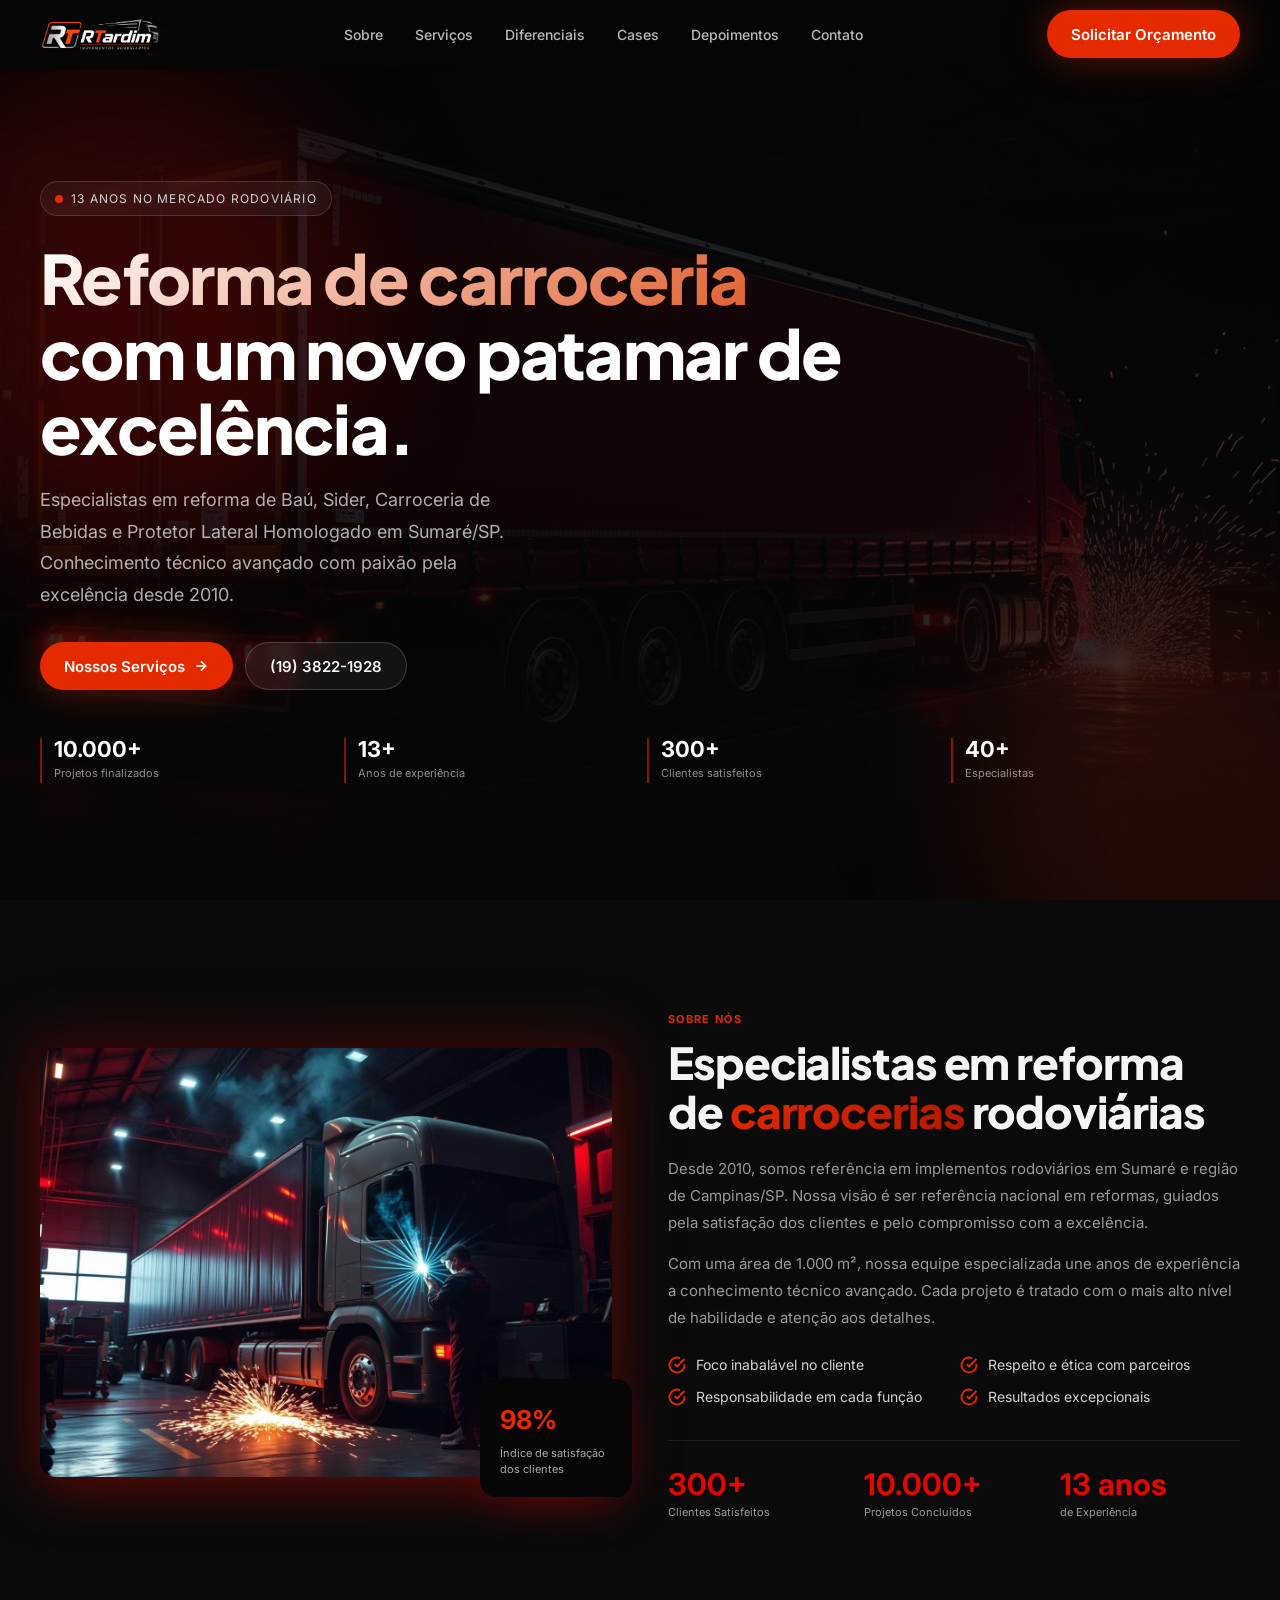
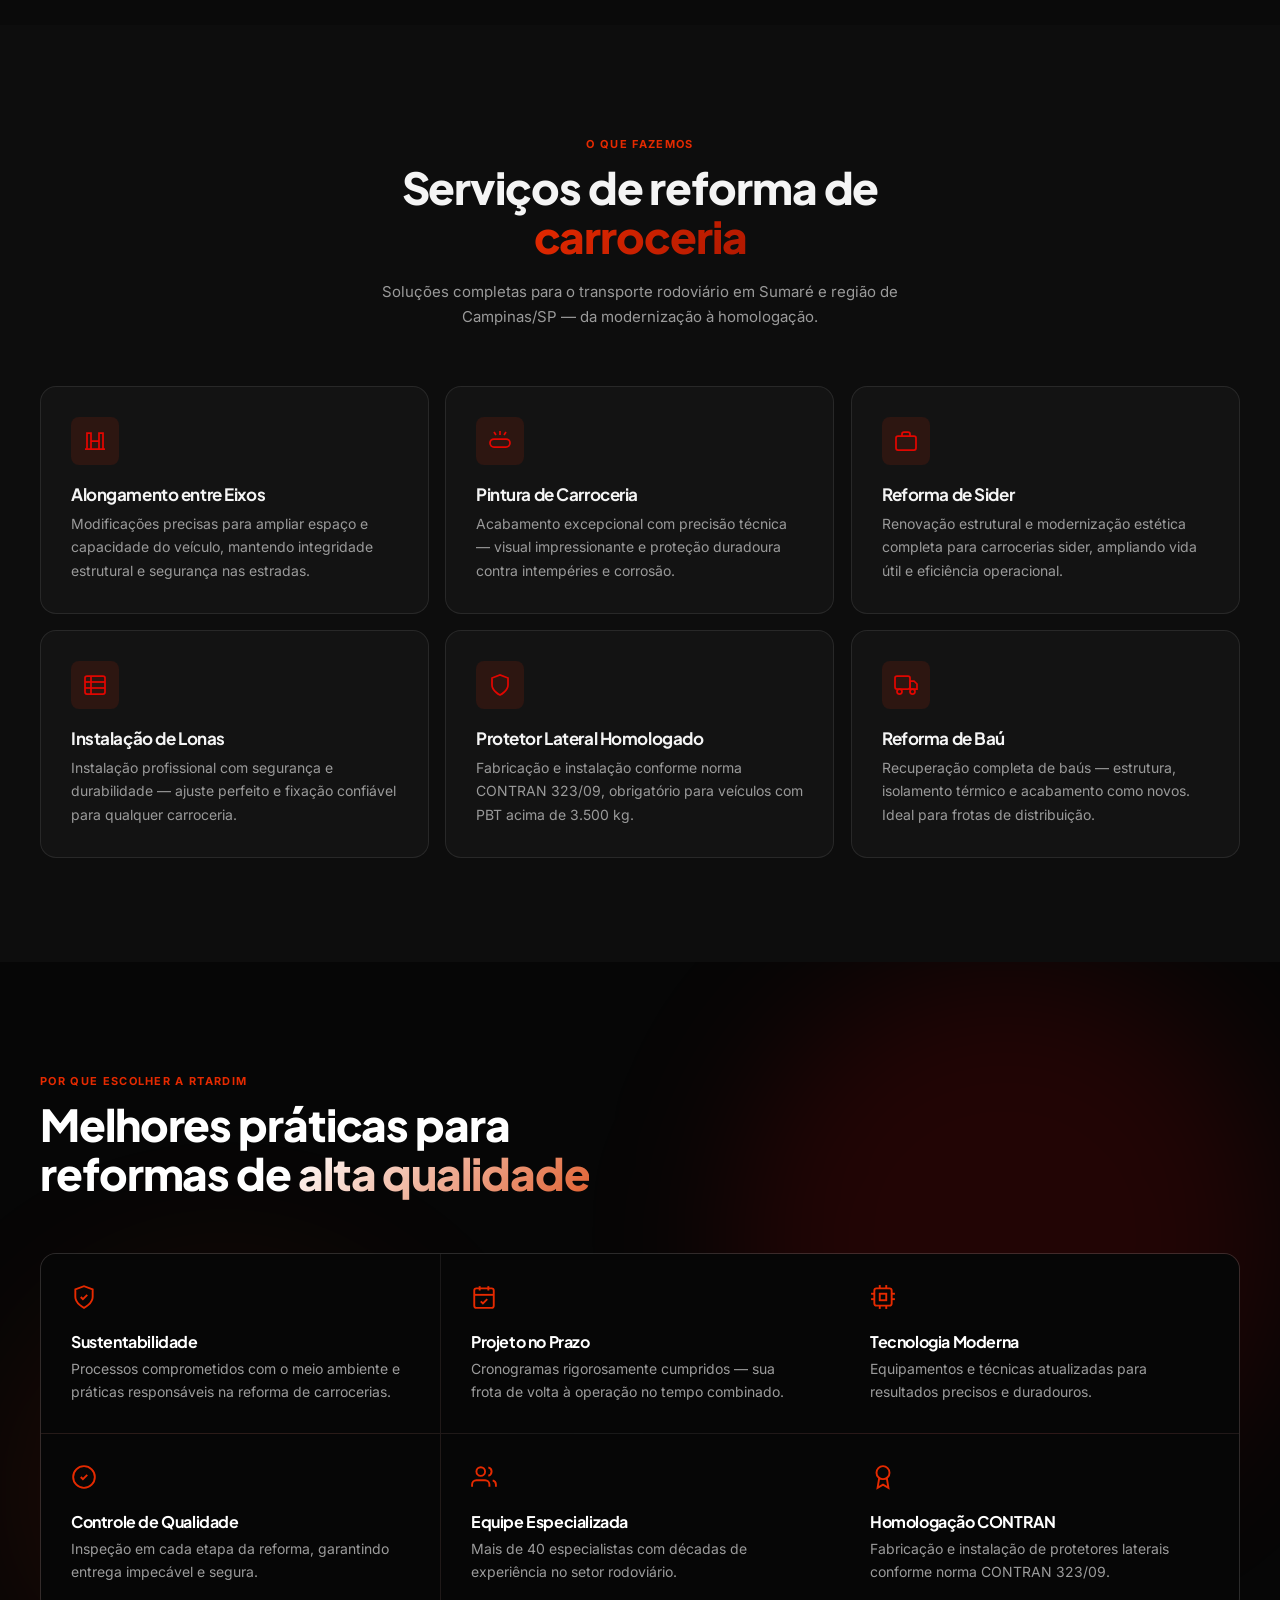
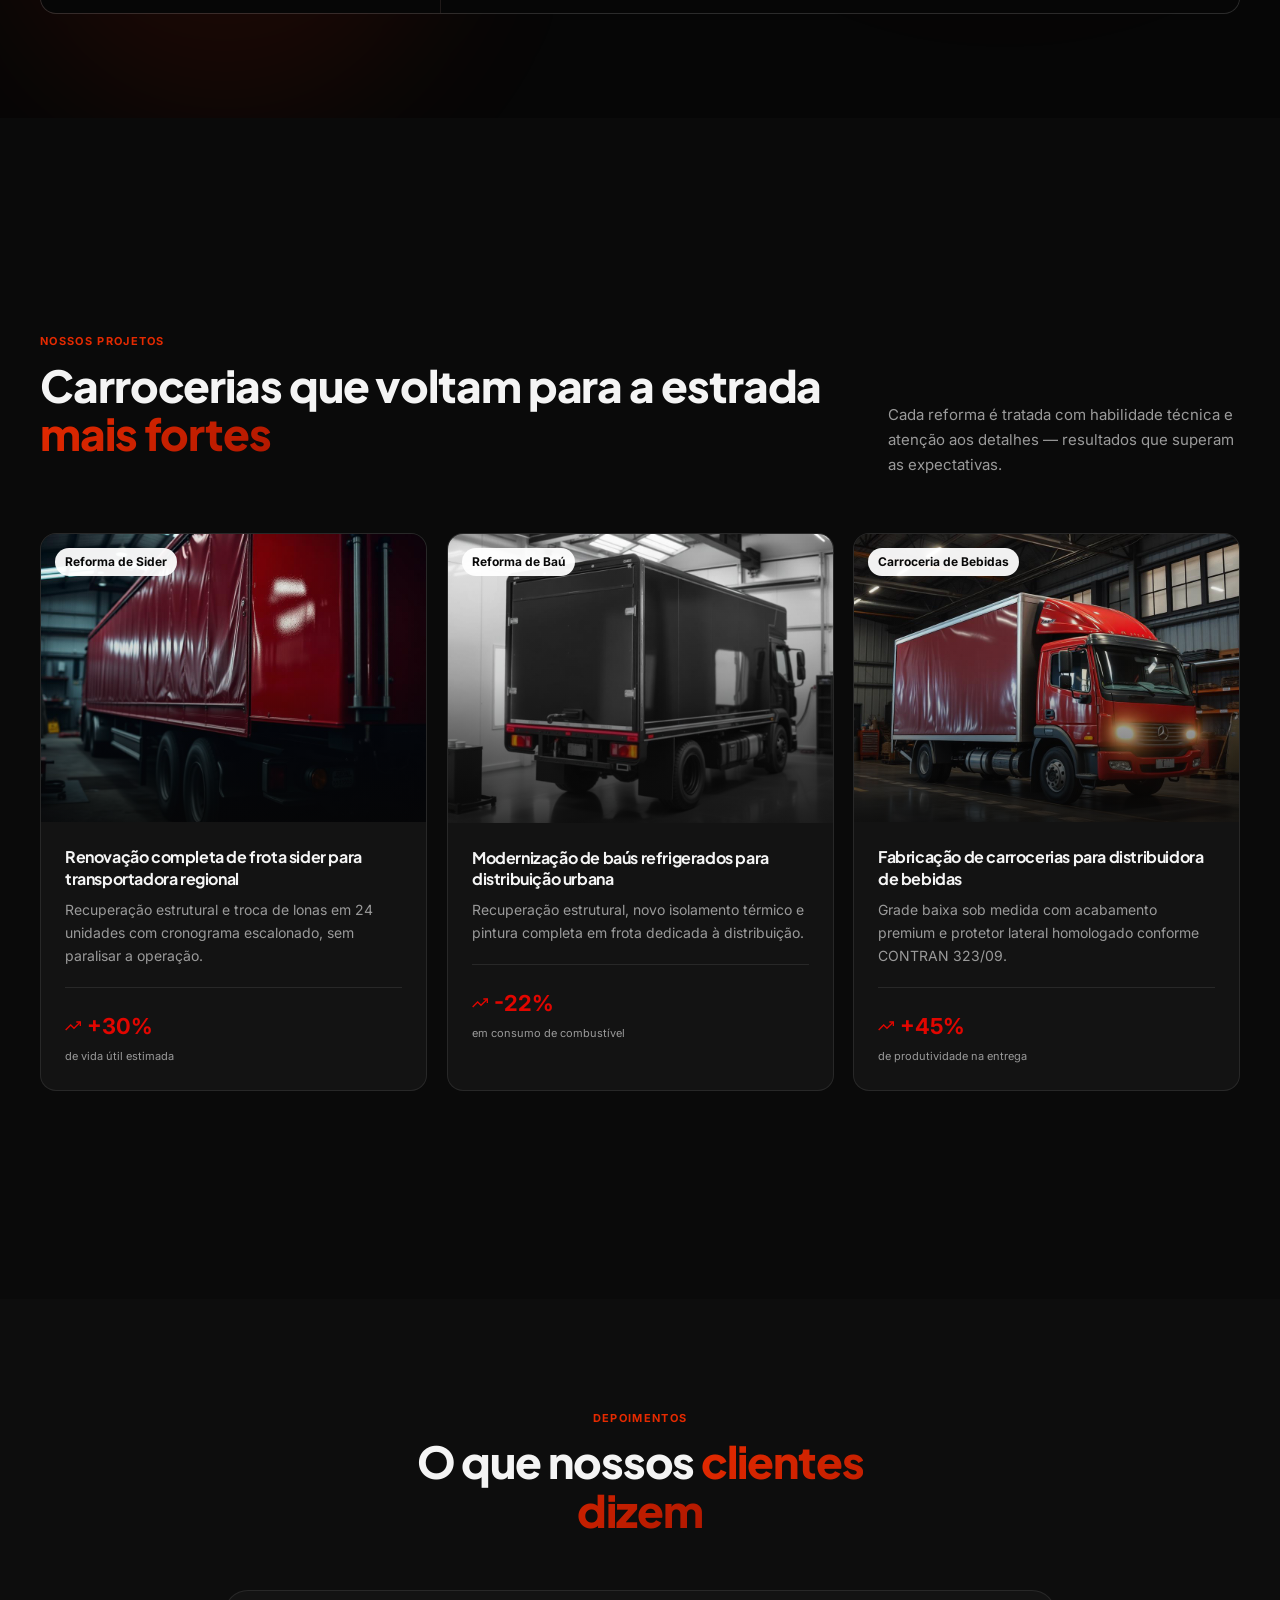
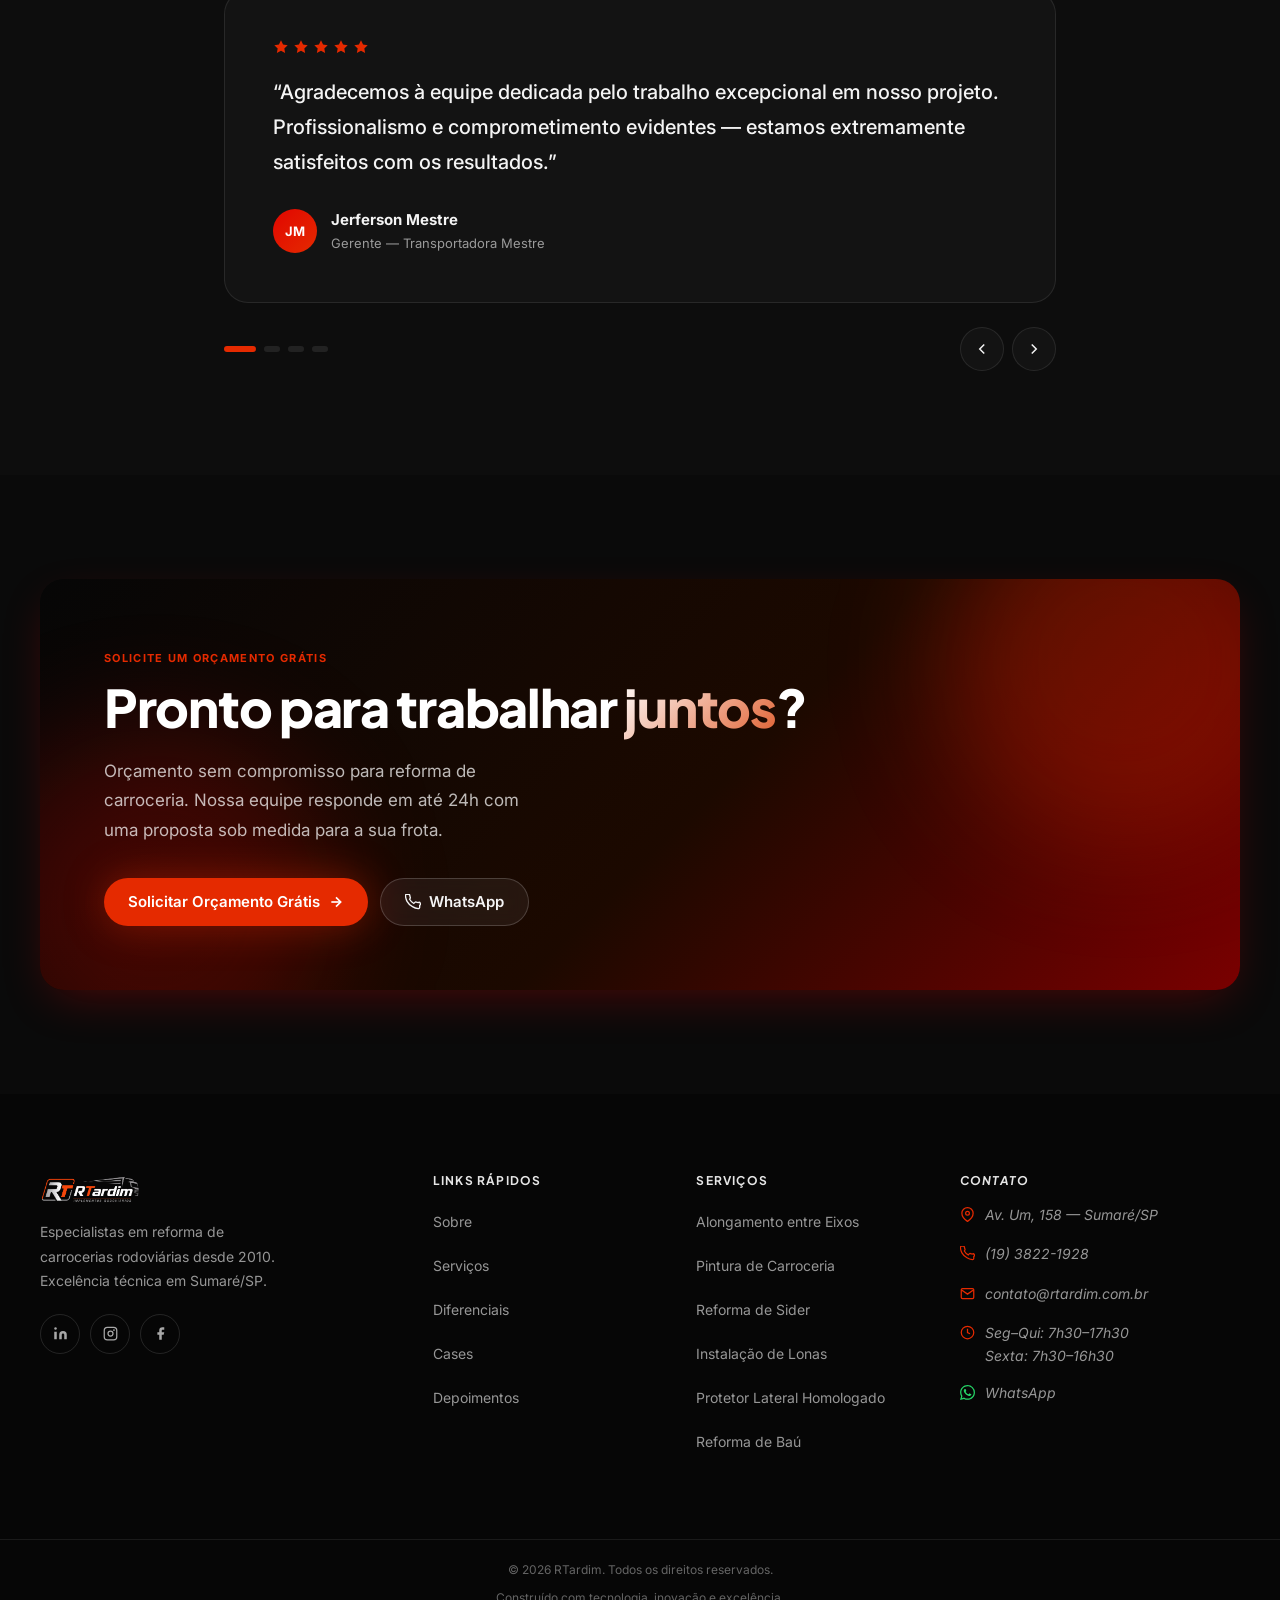
==== commit 5c941074: "update index e logo" ====
--- a/v02/index.html
+++ b/v02/index.html
@@ -40,7 +40,7 @@
   <meta name="apple-mobile-web-app-status-bar-style" content="black-translucent">
 
   <!-- Favicon -->
-  <link rel="icon" type="image/svg+xml" href="img/logo.svg">
+  <link rel="icon" type="image/png" href="img/logo.png">
 
   <!-- Fonts — preload para LCP -->
   <link rel="preconnect" href="https://fonts.googleapis.com">
@@ -68,7 +68,7 @@
     "name": "RTardim Reforma de Carrocerias",
     "alternateName": "RTardim",
     "url": "https://www.rtardim.com.br",
-    "logo": "https://www.rtardim.com.br/img/logo.svg",
+    "logo": "https://www.rtardim.com.br/img/logo.png",
     "image": "https://www.rtardim.com.br/img/og-image.jpg",
     "description": "Especialistas em reforma de carrocerias rodoviárias há 13 anos. Reforma de Baú, Sider, Carroceria de Bebidas, Alongamento entre Eixos, Pintura e Protetor Lateral Homologado CONTRAN 323/09. Sumaré/SP.",
     "foundingDate": "2010",
@@ -133,7 +133,7 @@
     <div class="container nav-inner">
 
       <a href="#top" class="nav-logo" aria-label="RTardim — Reforma de Carrocerias — Início">
-        <img src="img/logo.svg"
+        <img src="img/logo.png"
              alt="RTardim"
              class="nav-logo-img"
              width="120" height="36"
@@ -599,7 +599,7 @@
       <!-- Brand -->
       <div>
         <a href="/" class="footer-logo" aria-label="RTardim — Página inicial">
-          <img src="img/logo.svg" alt="RTardim" class="footer-logo-img" width="100" height="30"
+          <img src="img/logo.png" alt="RTardim" class="footer-logo-img" width="100" height="30"
                onerror="this.style.display='none'">
         </a>
         <p class="footer-desc" itemprop="description">
--- a/v02/css/styles.css
+++ b/v02/css/styles.css
@@ -206,12 +206,16 @@
   position: fixed;
   top: 0; inset-inline: 0;
   z-index: 100;
-  transition: background var(--t), backdrop-filter var(--t);
+  background: rgba(6,6,6,.85);
+  backdrop-filter: blur(16px);
+  -webkit-backdrop-filter: blur(16px);
+  border-bottom: 1px solid transparent;
+  transition: background var(--t), backdrop-filter var(--t), border-color var(--t);
 }
 #navbar.scrolled {
-  background: rgba(6,6,6,.92);
-  backdrop-filter: blur(20px);
-  -webkit-backdrop-filter: blur(20px);
+  background: rgba(6,6,6,.96);
+  backdrop-filter: blur(24px);
+  -webkit-backdrop-filter: blur(24px);
   border-bottom: 1px solid var(--border);
 }
 .nav-inner {
@@ -233,6 +237,7 @@
 .nav-logo-img {
   height: 2rem;
   width: auto;
+  mix-blend-mode: screen;
 }
 @media (min-width: 768px) { .nav-logo-img { height: 2.25rem; } }
 
@@ -356,7 +361,7 @@
   will-change: transform;
 }
 .hero-blob-1 {
-  top: -8rem; left: -8rem;
+  top: 4rem; left: -8rem;
   width: min(480px, 80vw); height: min(480px, 80vw);
   background: rgba(225,6,0,.18);
 }
@@ -743,7 +748,7 @@
 @media (min-width: 1024px) { .footer-inner { grid-template-columns: 1.6fr 1fr 1fr 1.3fr; gap: 3rem; padding: 5rem 0; } }
 
 .footer-logo { display: flex; align-items: center; gap: .5rem; margin-bottom: 1rem; }
-.footer-logo-img { height: 1.875rem; width: auto; }
+.footer-logo-img { height: 1.875rem; width: auto; mix-blend-mode: screen; }
 .footer-desc { font-size: .875rem; color: rgba(255,255,255,.58); line-height: 1.75; max-width: 28ch; }
 .social-links { display: flex; gap: .625rem; margin-top: 1.25rem; }
 .social-link {
